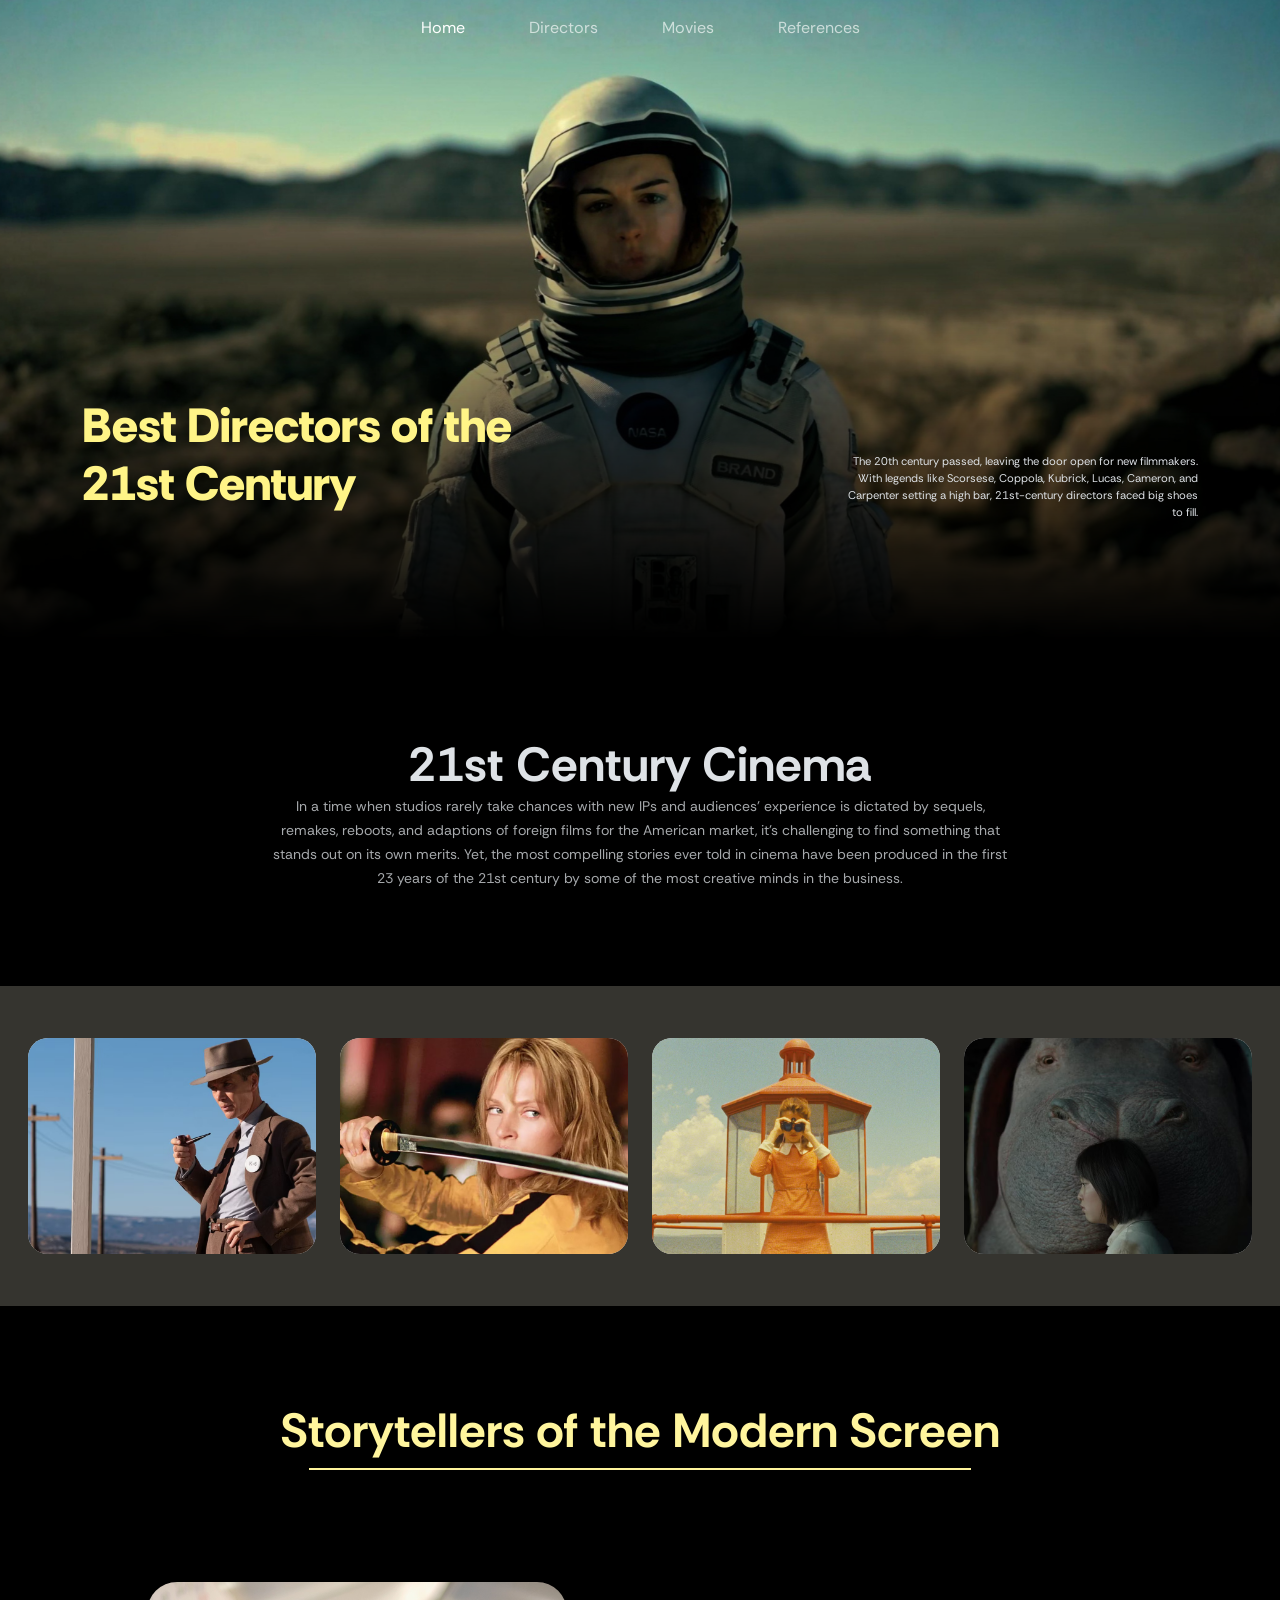
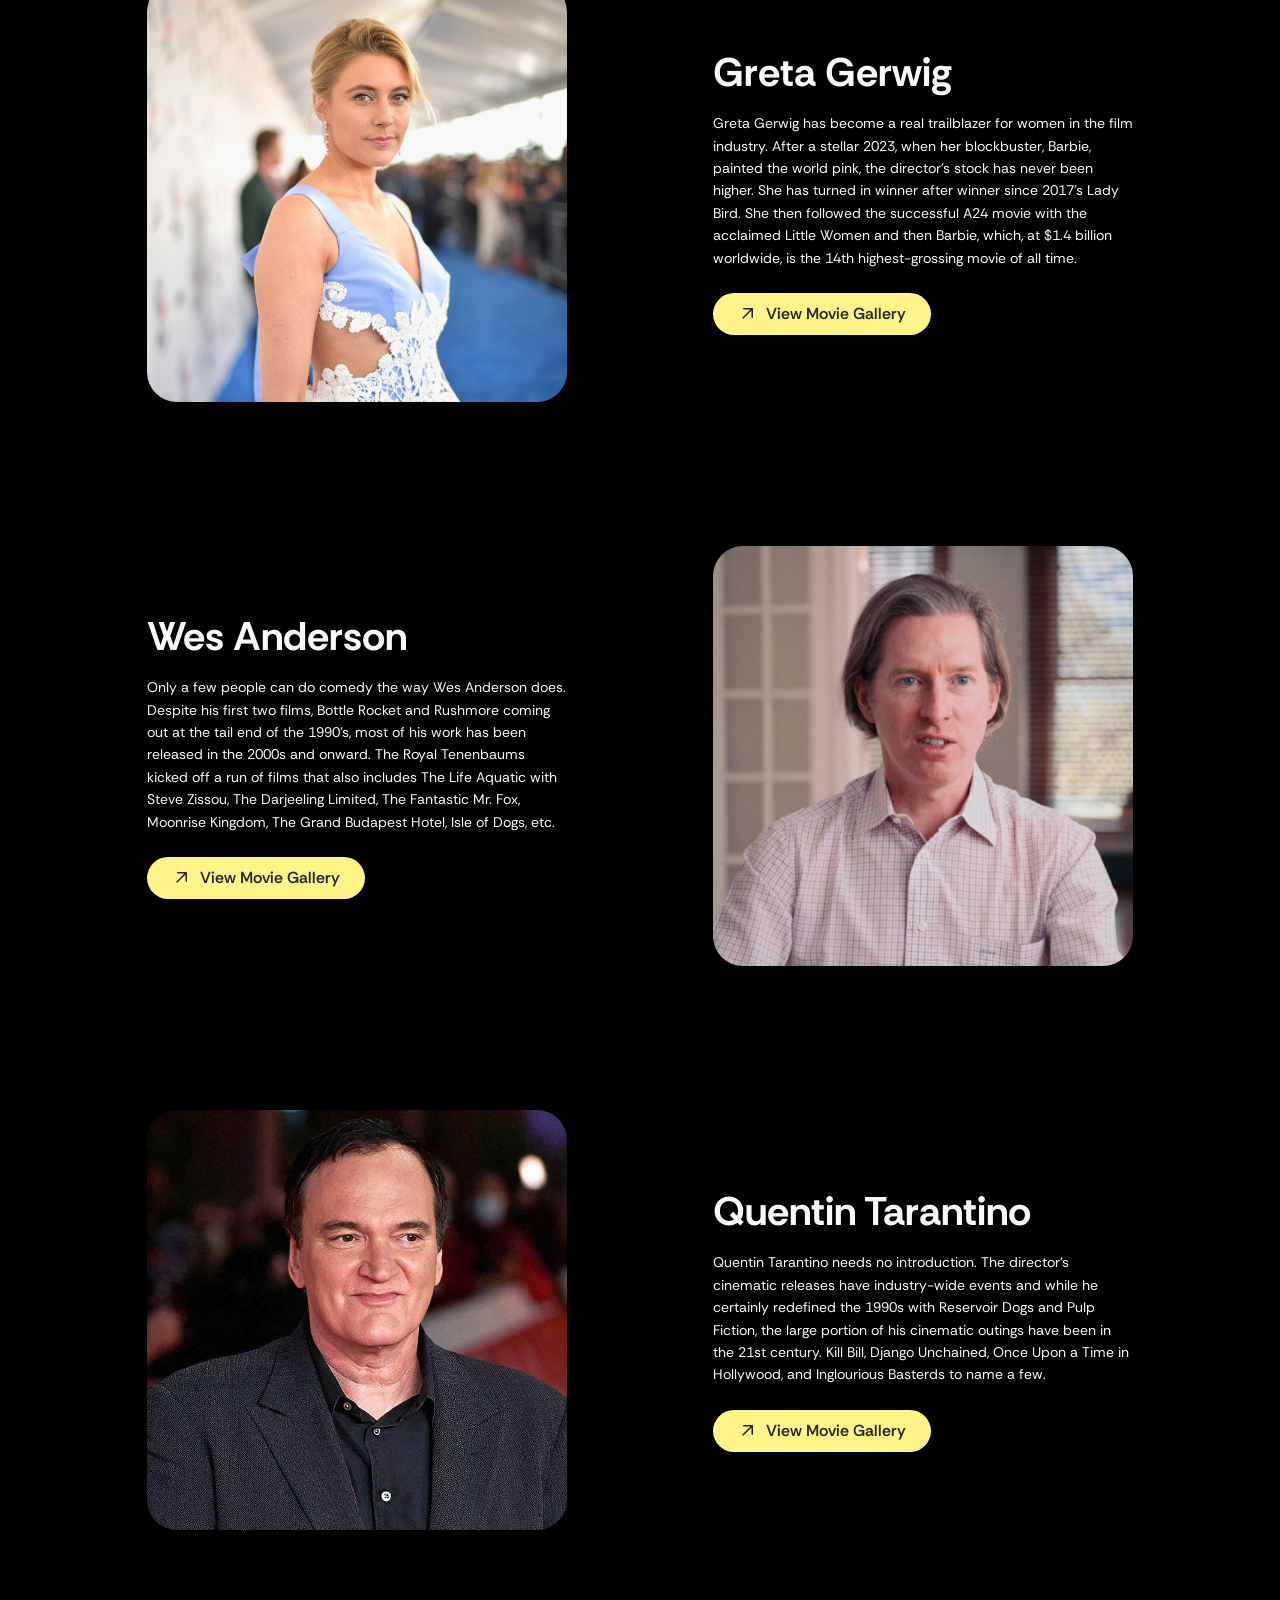
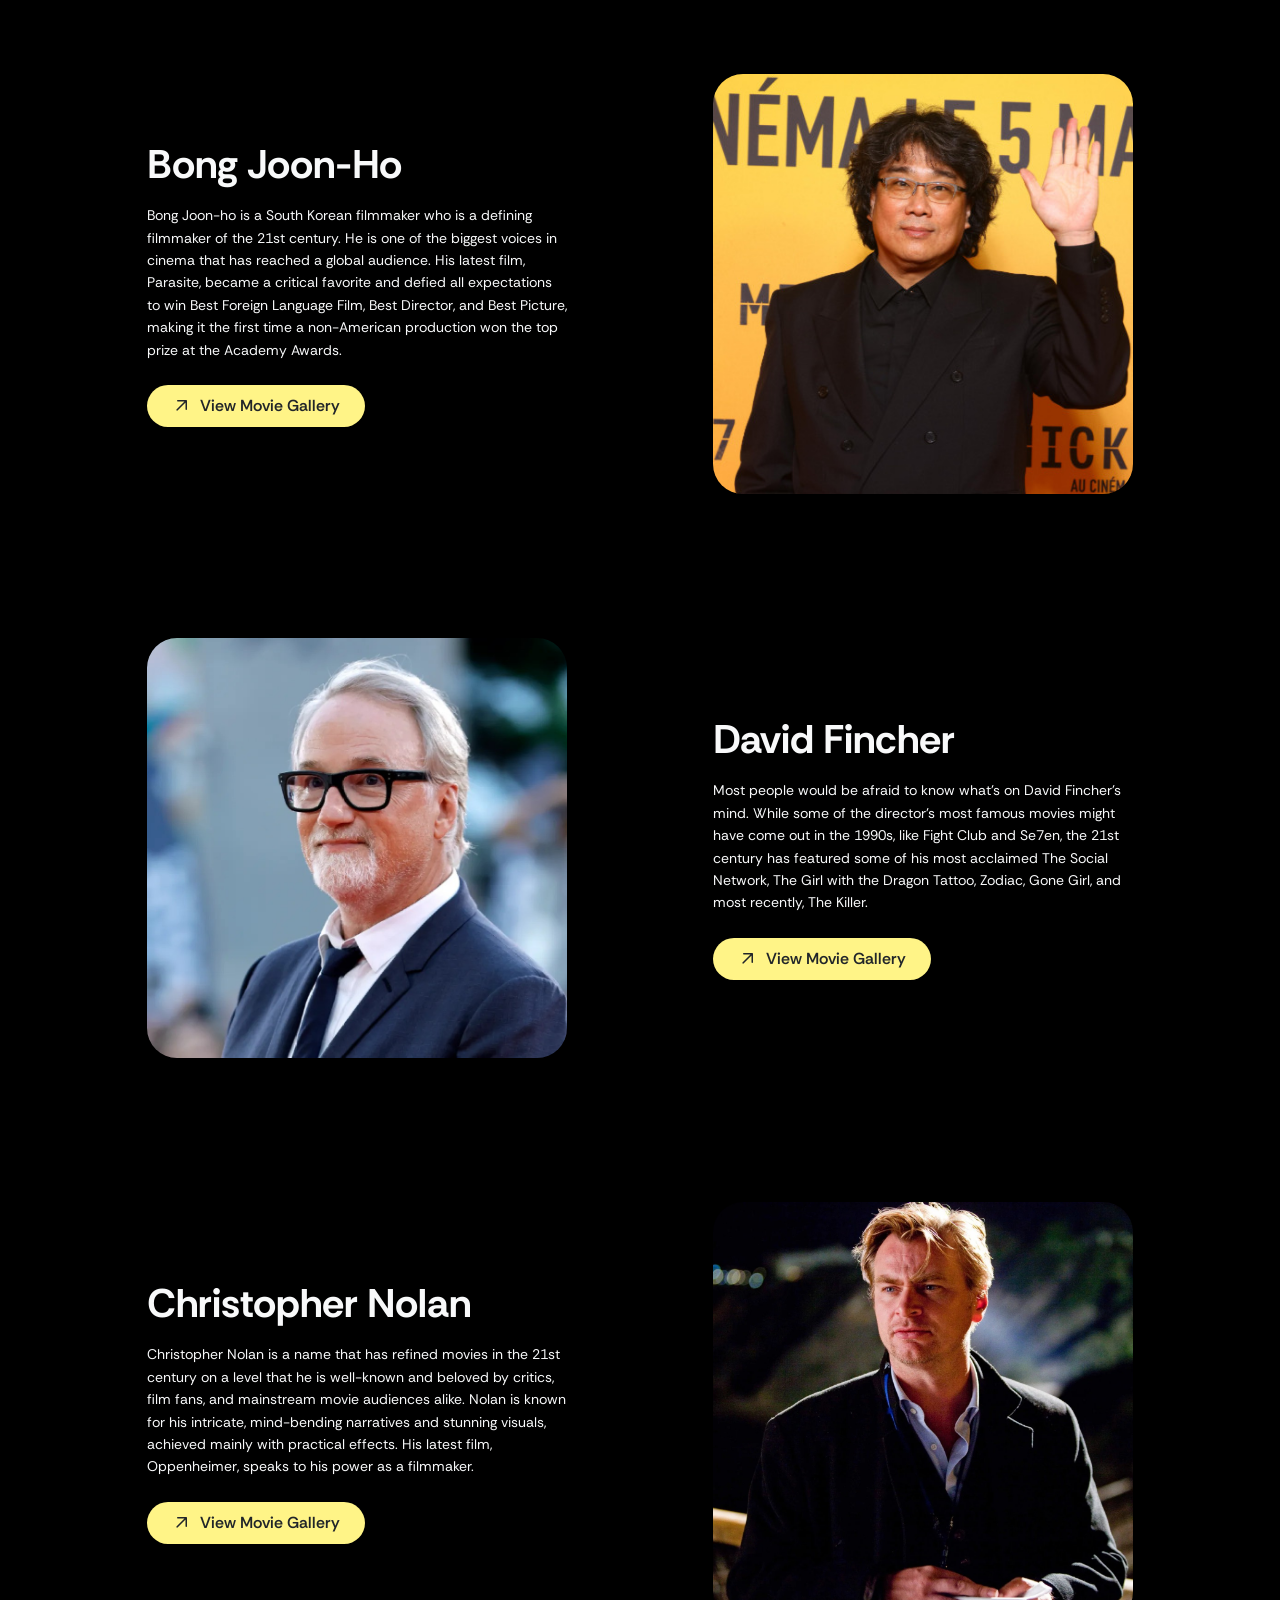
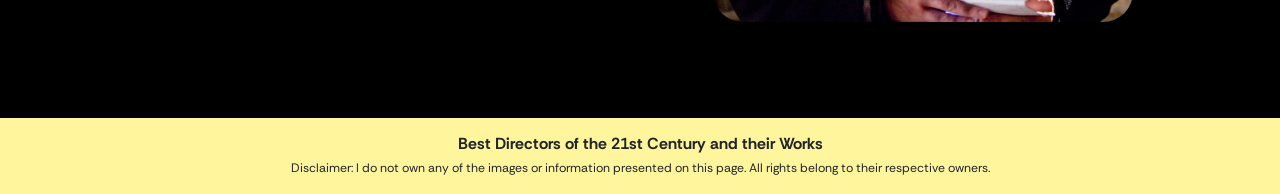
==== index.html @ 93f5abed "fix vertical allignment on xl screens" ====
<!doctype html>
<html lang="en">

<head>
    <meta charset="utf-8">
    <meta name="viewport" content="width=device-width, initial-scale=1">
    <title>Gallery</title>
    <link href="https://cdn.jsdelivr.net/npm/bootstrap@5.3.8/dist/css/bootstrap.min.css" rel="stylesheet"
        integrity="sha384-sRIl4kxILFvY47J16cr9ZwB07vP4J8+LH7qKQnuqkuIAvNWLzeN8tE5YBujZqJLB" crossorigin="anonymous">
    <link rel="preconnect" href="https://fonts.googleapis.com">
    <link rel="preconnect" href="https://fonts.gstatic.com" crossorigin>
    <link
        href="https://fonts.googleapis.com/css2?family=Rethink+Sans:wght@100;200;300;400;500;600;700;800;900&display=swap"
        rel="stylesheet">
    <link rel="stylesheet"
        href="https://fonts.googleapis.com/css2?family=Material+Symbols+Rounded:opsz,wght,FILL,GRAD@20..48,100..700,0..1,-50..200" />
    <style>
        body {
            font-family: 'Rethink Sans', sans-serif;
        }

        body[data-bs-theme="dark"] {
            background-color: #000000 !important;
        }
    </style>
</head>

<body data-bs-theme="dark">
    <div class="container-fluid p-0">
        <nav class="navbar navbar-expand-lg bg-blurred bg-opacity-75 fixed-top">
            <div class="container-fluid ">
                <button class="navbar-toggler" type="button" data-bs-toggle="collapse"
                    data-bs-target="#navbarNavAltMarkup" aria-controls="navbarNavAltMarkup" aria-expanded="false"
                    aria-label="Toggle navigation">
                    <span class="navbar-toggler-icon"></span>
                </button>
                <div class="collapse navbar-collapse" id="navbarNavAltMarkup">
                    <div class="navbar-nav justify-content-center gap-5 w-100">
                        <a class="nav-link active" aria-current="page" href="#">Home</a>
                        <a class="nav-link" href="#">Directors</a>
                        <a class="nav-link" href="#">Movies</a>
                        <a class="nav-link" href="#">References</a>
                    </div>
                </div>
            </div>
        </nav>
    </div>
    <div class="container-fluid p-0 position-relative">
        <div class="row m-0">
            <div class="col p-0">
                <img class="img-fluid w-100 d-none d-md-block" src="assets/images/hero4.png" alt="Hero"
                    style="height:auto; object-fit:cover; mask-image: linear-gradient(180deg, black 30%, transparent 100%);">
                <img class="img-fluid w-100 d-block d-md-none"
                    style="height:auto; object-fit:cover; mask-image: linear-gradient(180deg, black 30%, transparent 100%); "
                    src="assets/images/herosmall.png" alt="Hathaway">
                <div class="position-absolute bottom-0 start-50 translate-middle-x w-100 pb-4">
                    <div class="container">
                        <div class="row align-items-end text-md-start text-center
                                flex-column flex-md-row mb-lg-5 pb-xl-5">
                            <div class="col-md-8 col-12 ">
                                <h1 class="display-5 display-lg-2" style="font-weight: 800; color: #FFF487;">
                                    Best Directors of the <br>21st Century
                                </h1>
                            </div>
                            <div class="col-md-4 col-12 d-flex justify-content-md-start justify-content-center">
                                <small style="font-size:0.7rem;" class="text-md-end d-block text-center text-md-end">
                                    The 20th century passed, leaving the door open for new filmmakers. With legends like
                                    Scorsese, Coppola, Kubrick, Lucas, Cameron, and Carpenter setting a high bar,
                                    21st-century directors faced big shoes to fill.
                                </small>
                            </div>
                        </div>
                    </div>
                </div>
            </div>
        </div>
    </div>
    <div class="container text-center my-5 py-5">
        <div class="row">
            <div class="col-12 col-md-8 justify-content-center mx-auto">
                <div class="container display-5 fw-bold">
                    21st Century Cinema
                </div>
                <div>
                    <small class="text-muted">In a time when studios rarely take chances with new IPs and audiences'
                        experience is dictated by sequels, remakes, reboots, and adaptions of foreign films for the
                        American market, it's challenging to find something that stands out on its own merits. Yet, the
                        most compelling stories ever told in cinema have been produced in the first 23 years of the 21st
                        century by some of the most creative minds in the business.
                </div>
            </div>
        </div>
    </div>
    <div class="container-fluid py-5 my-5" style="background:#35342f;">
        <div class="row gy-4 justify-content-center mx-1 px-2 px-md-3 py-1 mx-xl-0 px-xl-1" id="filmRow">
        </div>
    </div>
    <div class="container text-center mt-5 pt-5">
        <div class="row">
            <div class="col-12 col-md-8 mx-auto">
                <h1 class="fw-bold display-5" style="color:#fff59d;">
                    Storytellers of the Modern Screen
                </h1>
                <hr class="mx-auto mt-2" style="width:90%; border:1.5px solid #fff59d; opacity:1;">
            </div>
        </div>
    </div>

    <div id="directors"></div>

    <!-- footer -->
    <div class="container-fluid mt-auto py-3 text-dark" style="background-color: #fff59d;">
        <div class="container">
            <div class="row">
                <div class="col text-center">
                    <h6 class="fw-bold mb-1">Best Directors of the 21st Century and their Works</h6>
                    <small>
                        Disclaimer: I do not own any of the images or information presented on this page. All rights belong to their respective owners. 
            
                    </small>
                </div>
            </div>
        </div>
    </div>


    <script src="data.js"></script>
    <script>
        var filmRow = document.getElementById("filmRow");

        for (var i = 0; i < filmStrip.length; i++) {
            filmRow.innerHTML += `
            <div class="col-10 col-sm-10 col-md-4 col-lg-4 col-xl-3 ${i === 3 ? 'd-none d-xl-block' : ''}">
                <div class="ratio ratio-4x3" style="border-radius:20px; overflow:hidden; background:#d9d9d9;">
                <img src="${filmStrip[i].src}" alt="${filmStrip[i].alt}" style="width:100%; height:100%; object-fit:cover;">
                </div>
            </div>
            `;
        }

        var container = document.getElementById("directors");
        for (var i = 0; i < directors.length; i++) {
            var imgOrder = (i % 2 === 0) ? "order-md-1" : "order-md-2";
            var textOrder = (i % 2 === 0) ? "order-md-2" : "order-md-1";
            container.innerHTML += `
    <div class="container my-5 py-5">
        <div class="row align-items-center g-3">
            <div class="col-12 col-md-6 d-flex justify-content-center  ${imgOrder}">
                <div class="w-100 px-3 px-md-0" style="max-width:420px;">
                    <div class="ratio ratio-1x1" style="border-radius:30px; overflow:hidden;">
                        <img src="${directors[i].image}" class="w-100 h-100" style="object-fit:cover;">
                    </div>
                </div>
            </div>
            <div class="col-12 col-md-6 text-light d-flex justify-content-center align-items-center align-items-md-start ${textOrder}">
                <div class="w-100 px-3 px-md-0" style="max-width:420px;">
                    <h2 class="fw-bold display-6 mb-3">${directors[i].name}</h2>
                    <p class="mb-4" style="line-height:1.6;">${directors[i].description}</p>
                    <a href="${directors[i].page}" class="btn px-4 py-2 text-dark d-inline-flex align-items-center gap-2" style="background:#fff487; border-radius:50px; font-weight:600;">
                        <span class="material-symbols-rounded" style="font-size:20px;">arrow_outward</span>
                        View Movie Gallery
                    </a>
                </div>
            </div>

        </div>
    </div>
    `;
        }



    </script>

    <script src="https://cdn.jsdelivr.net/npm/bootstrap@5.3.8/dist/js/bootstrap.bundle.min.js"
        integrity="sha384-FKyoEForCGlyvwx9Hj09JcYn3nv7wiPVlz7YYwJrWVcXK/BmnVDxM+D2scQbITxI"
        crossorigin="anonymous"></script>


</body>

</html>
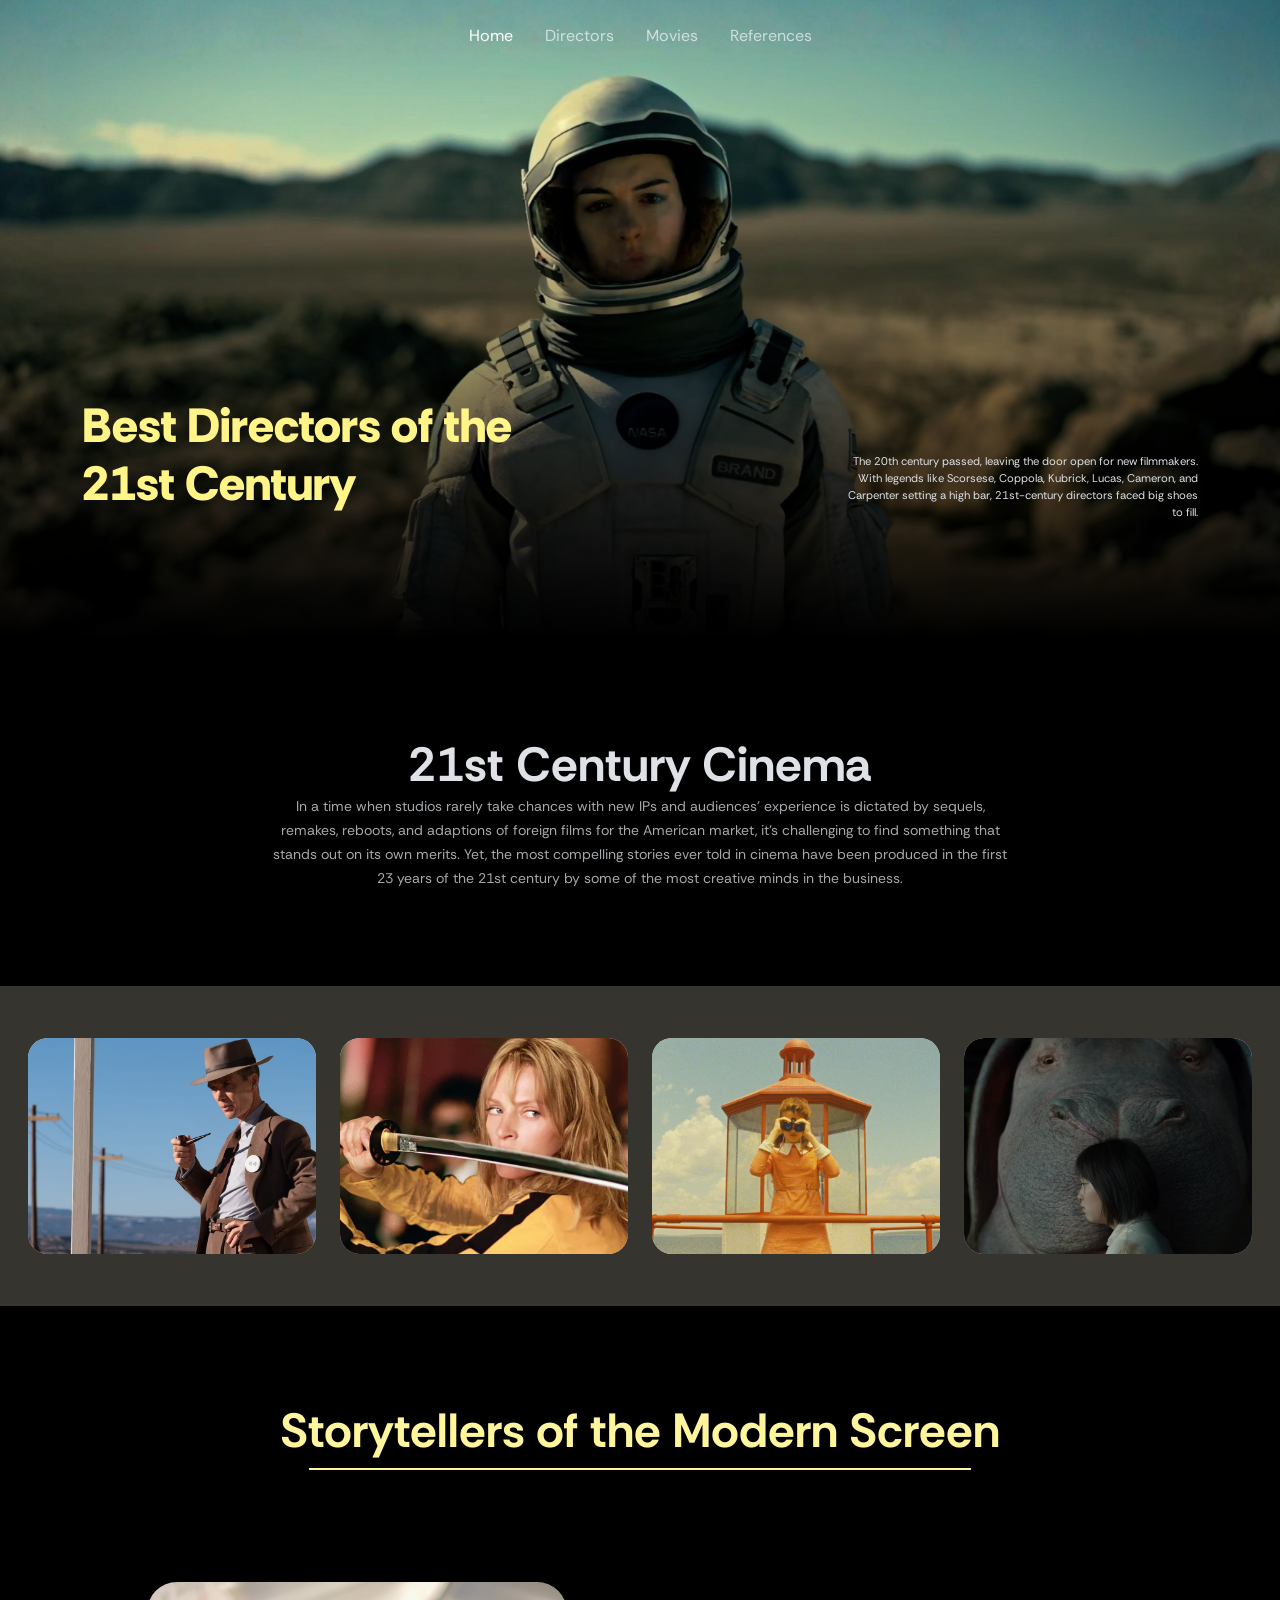
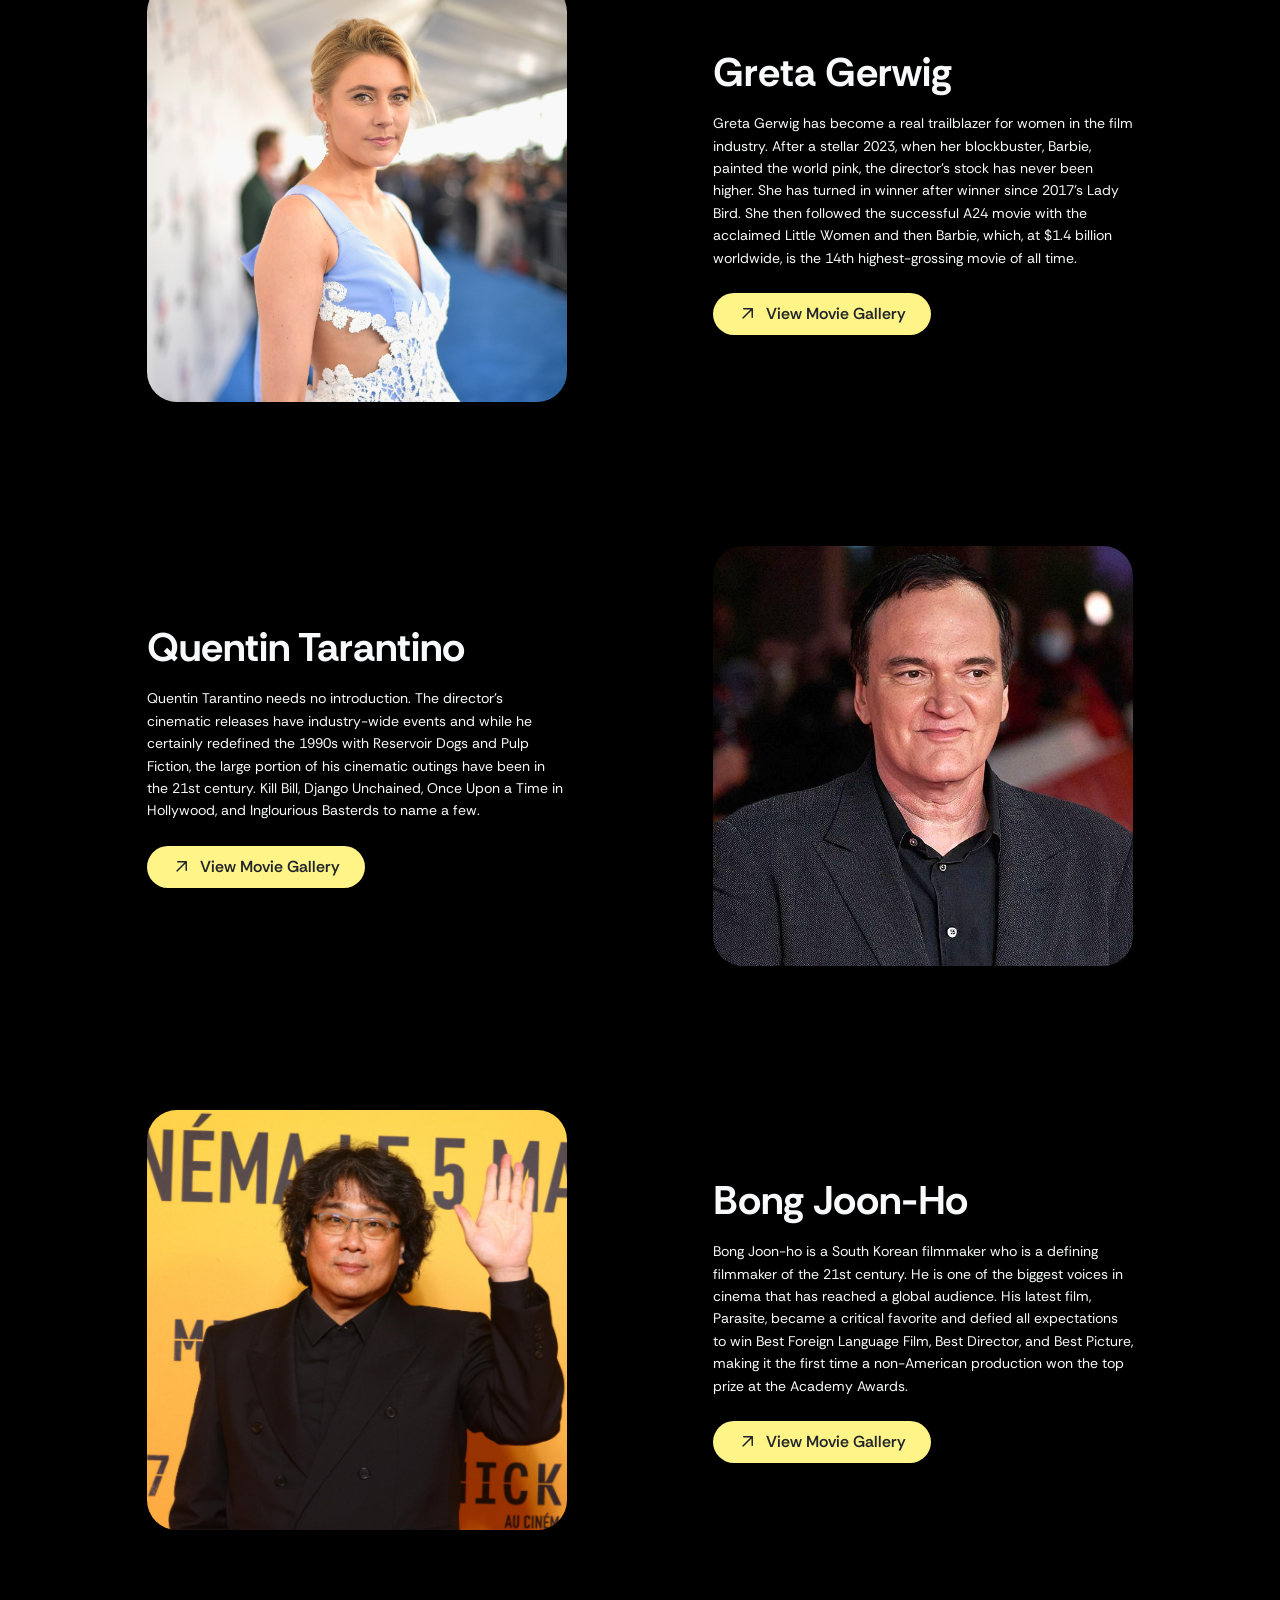
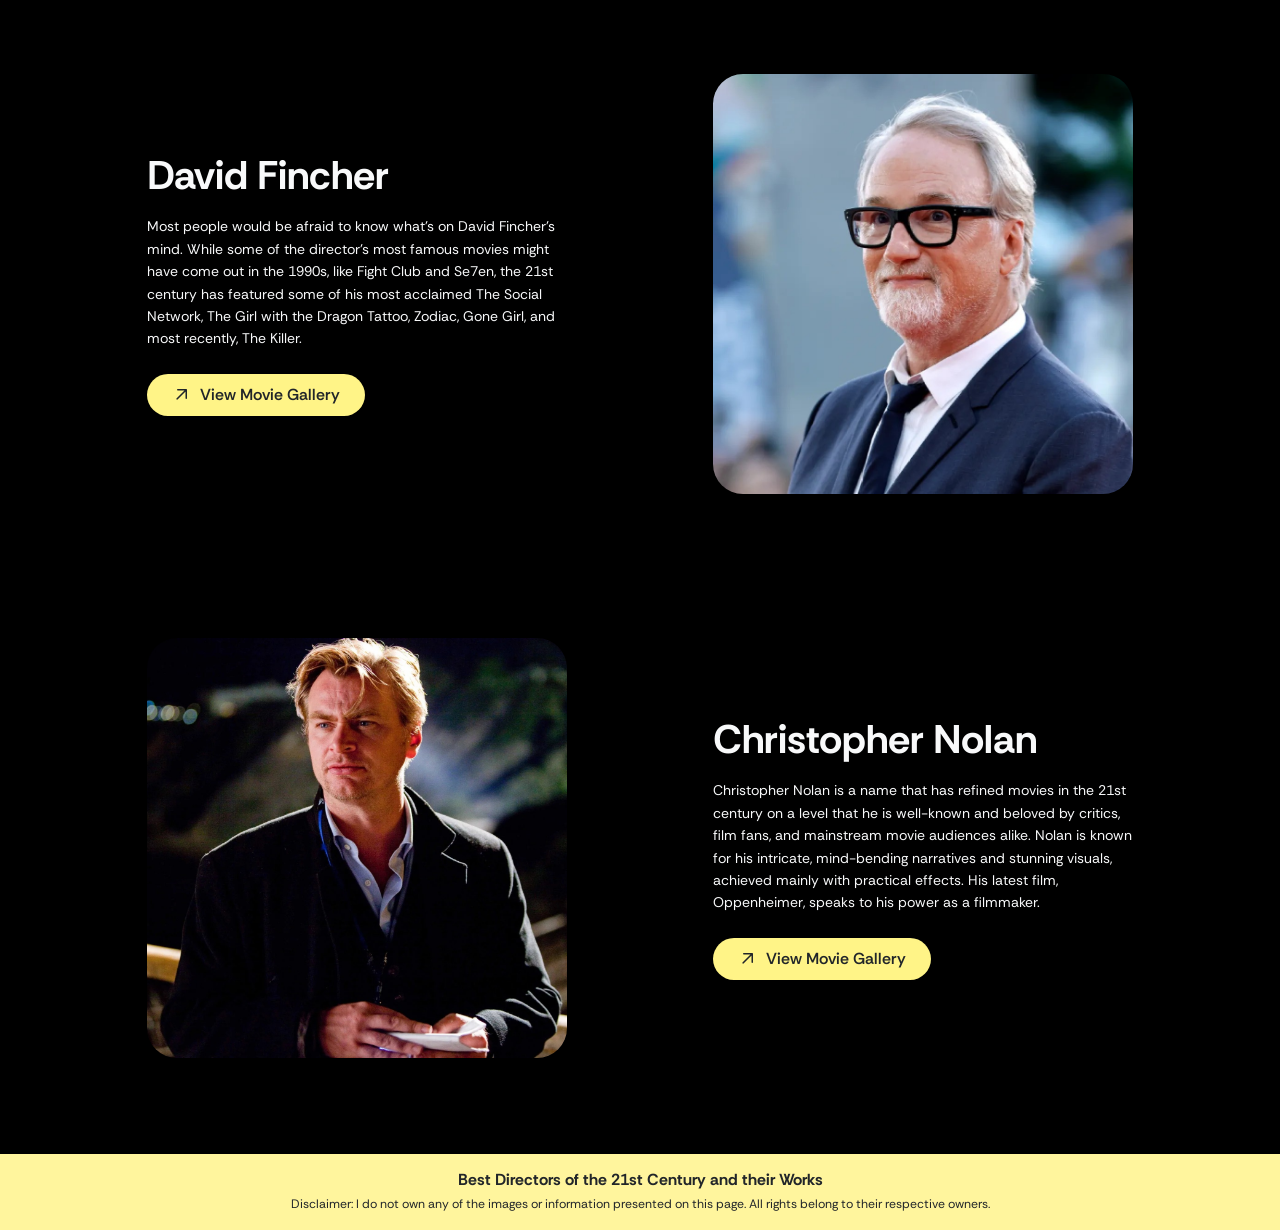
==== commit f5ade137: "create each directors' page" ====
--- a/index.html
+++ b/index.html
@@ -14,37 +14,31 @@
         rel="stylesheet">
     <link rel="stylesheet"
         href="https://fonts.googleapis.com/css2?family=Material+Symbols+Rounded:opsz,wght,FILL,GRAD@20..48,100..700,0..1,-50..200" />
-    <style>
-        body {
-            font-family: 'Rethink Sans', sans-serif;
-        }
+    <link rel="stylesheet" href="assets/styles/style.css">
 
-        body[data-bs-theme="dark"] {
-            background-color: #000000 !important;
-        }
-    </style>
 </head>
 
 <body data-bs-theme="dark">
     <div class="container-fluid p-0">
-        <nav class="navbar navbar-expand-lg bg-blurred bg-opacity-75 fixed-top">
-            <div class="container-fluid ">
-                <button class="navbar-toggler" type="button" data-bs-toggle="collapse"
+        <nav class="navbar navbar-expand-lg bg-blurred bg-opacity-75 fixed-top py-3 ">
+            <div class="container-fluid">
+                <button class="navbar-toggler ms-auto py-1" type="button" data-bs-toggle="collapse"
                     data-bs-target="#navbarNavAltMarkup" aria-controls="navbarNavAltMarkup" aria-expanded="false"
                     aria-label="Toggle navigation">
                     <span class="navbar-toggler-icon"></span>
                 </button>
-                <div class="collapse navbar-collapse" id="navbarNavAltMarkup">
-                    <div class="navbar-nav justify-content-center gap-5 w-100">
+                <div class="collapse navbar-collapse ms-auto" id="navbarNavAltMarkup">
+                    <div class="navbar-nav ms-auto text-end justify-content-center gap-3 w-100">
                         <a class="nav-link active" aria-current="page" href="#">Home</a>
-                        <a class="nav-link" href="#">Directors</a>
-                        <a class="nav-link" href="#">Movies</a>
-                        <a class="nav-link" href="#">References</a>
+                        <a class="nav-link " href="#">Directors</a>
+                        <a class="nav-link " href="#">Movies</a>
+                        <a class="nav-link " href="#">References</a>
                     </div>
                 </div>
             </div>
         </nav>
     </div>
+
     <div class="container-fluid p-0 position-relative">
         <div class="row m-0">
             <div class="col p-0">
@@ -115,8 +109,9 @@
                 <div class="col text-center">
                     <h6 class="fw-bold mb-1">Best Directors of the 21st Century and their Works</h6>
                     <small>
-                        Disclaimer: I do not own any of the images or information presented on this page. All rights belong to their respective owners. 
-            
+                        Disclaimer: I do not own any of the images or information presented on this page. All rights
+                        belong to their respective owners.
+
                     </small>
                 </div>
             </div>
@@ -167,9 +162,6 @@
     </div>
     `;
         }
-
-
-
     </script>
 
     <script src="https://cdn.jsdelivr.net/npm/bootstrap@5.3.8/dist/js/bootstrap.bundle.min.js"
--- a/assets/styles/style.css
+++ b/assets/styles/style.css
@@ -0,0 +1,10 @@
+
+    body {
+        font-family: 'Rethink Sans', sans-serif;
+    }
+
+    body[data-bs-theme="dark"] {
+        background-color: #000000 !important;
+    }
+
+    
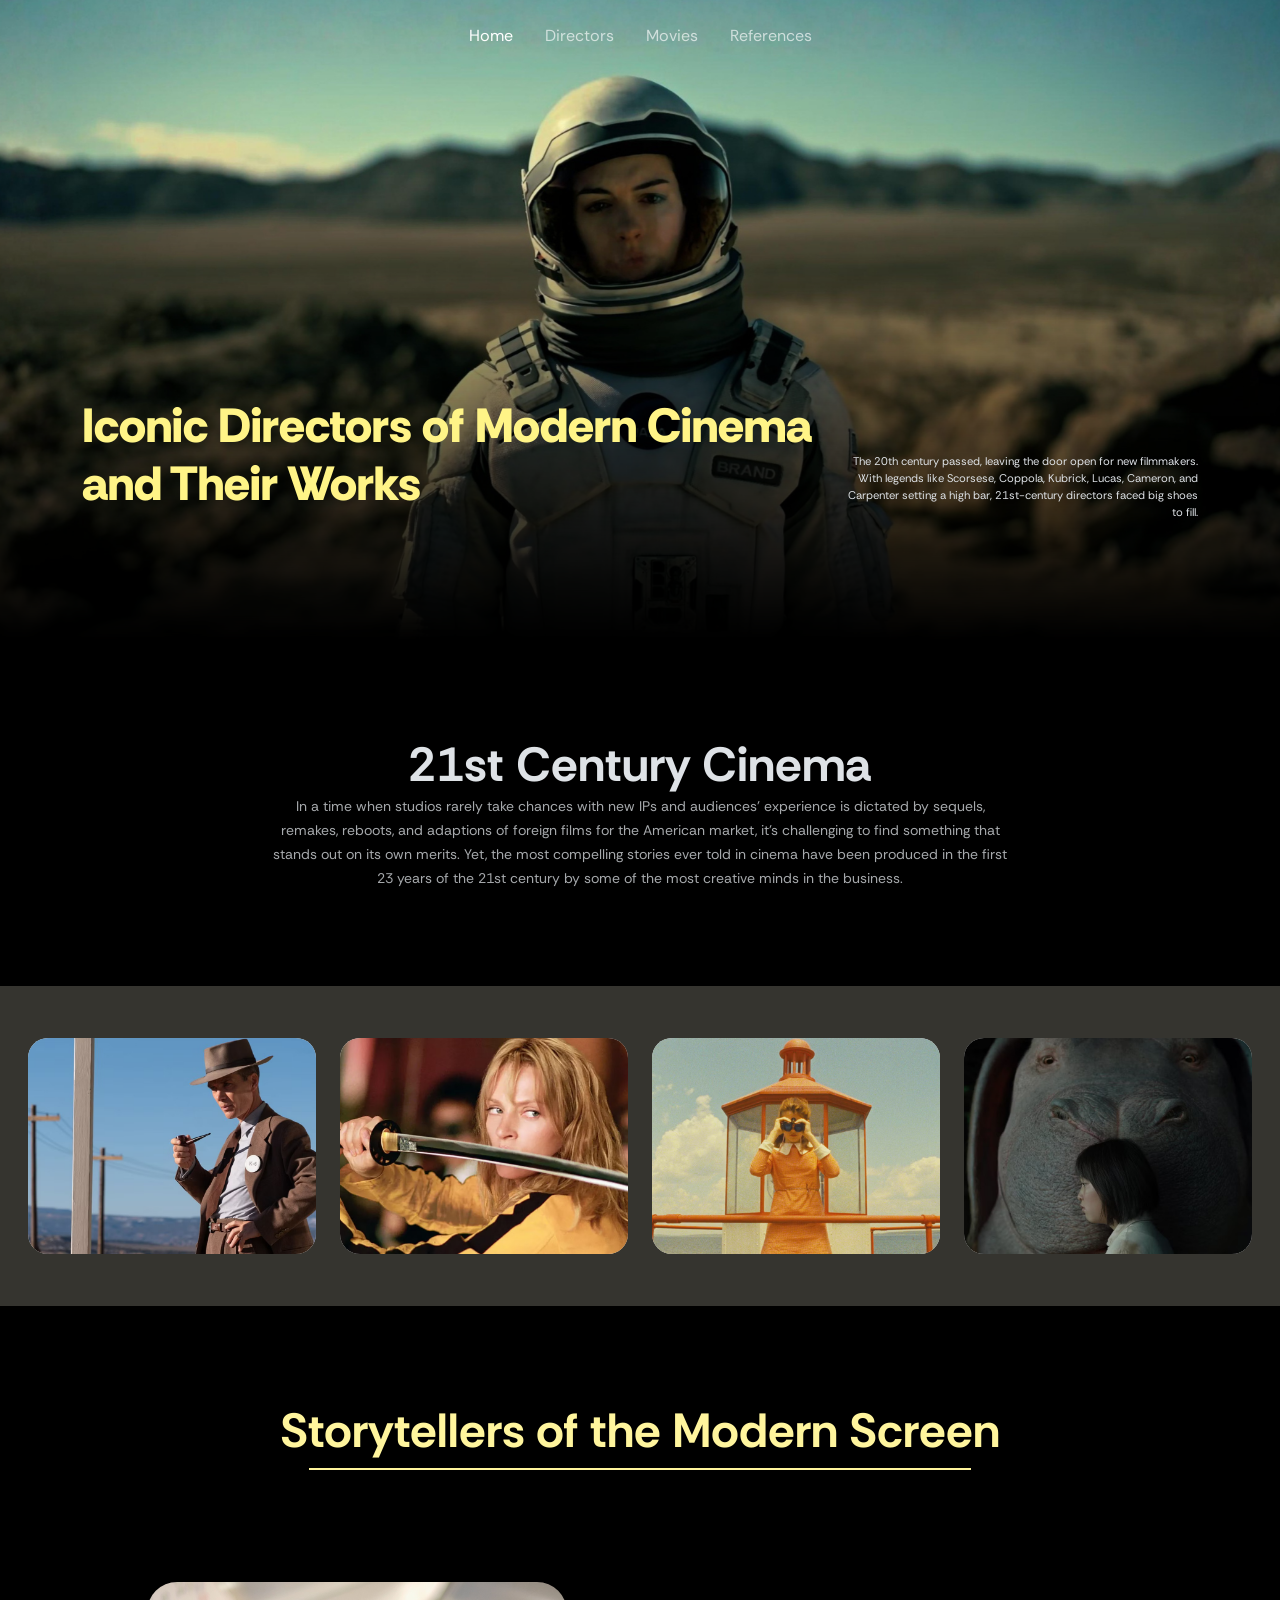
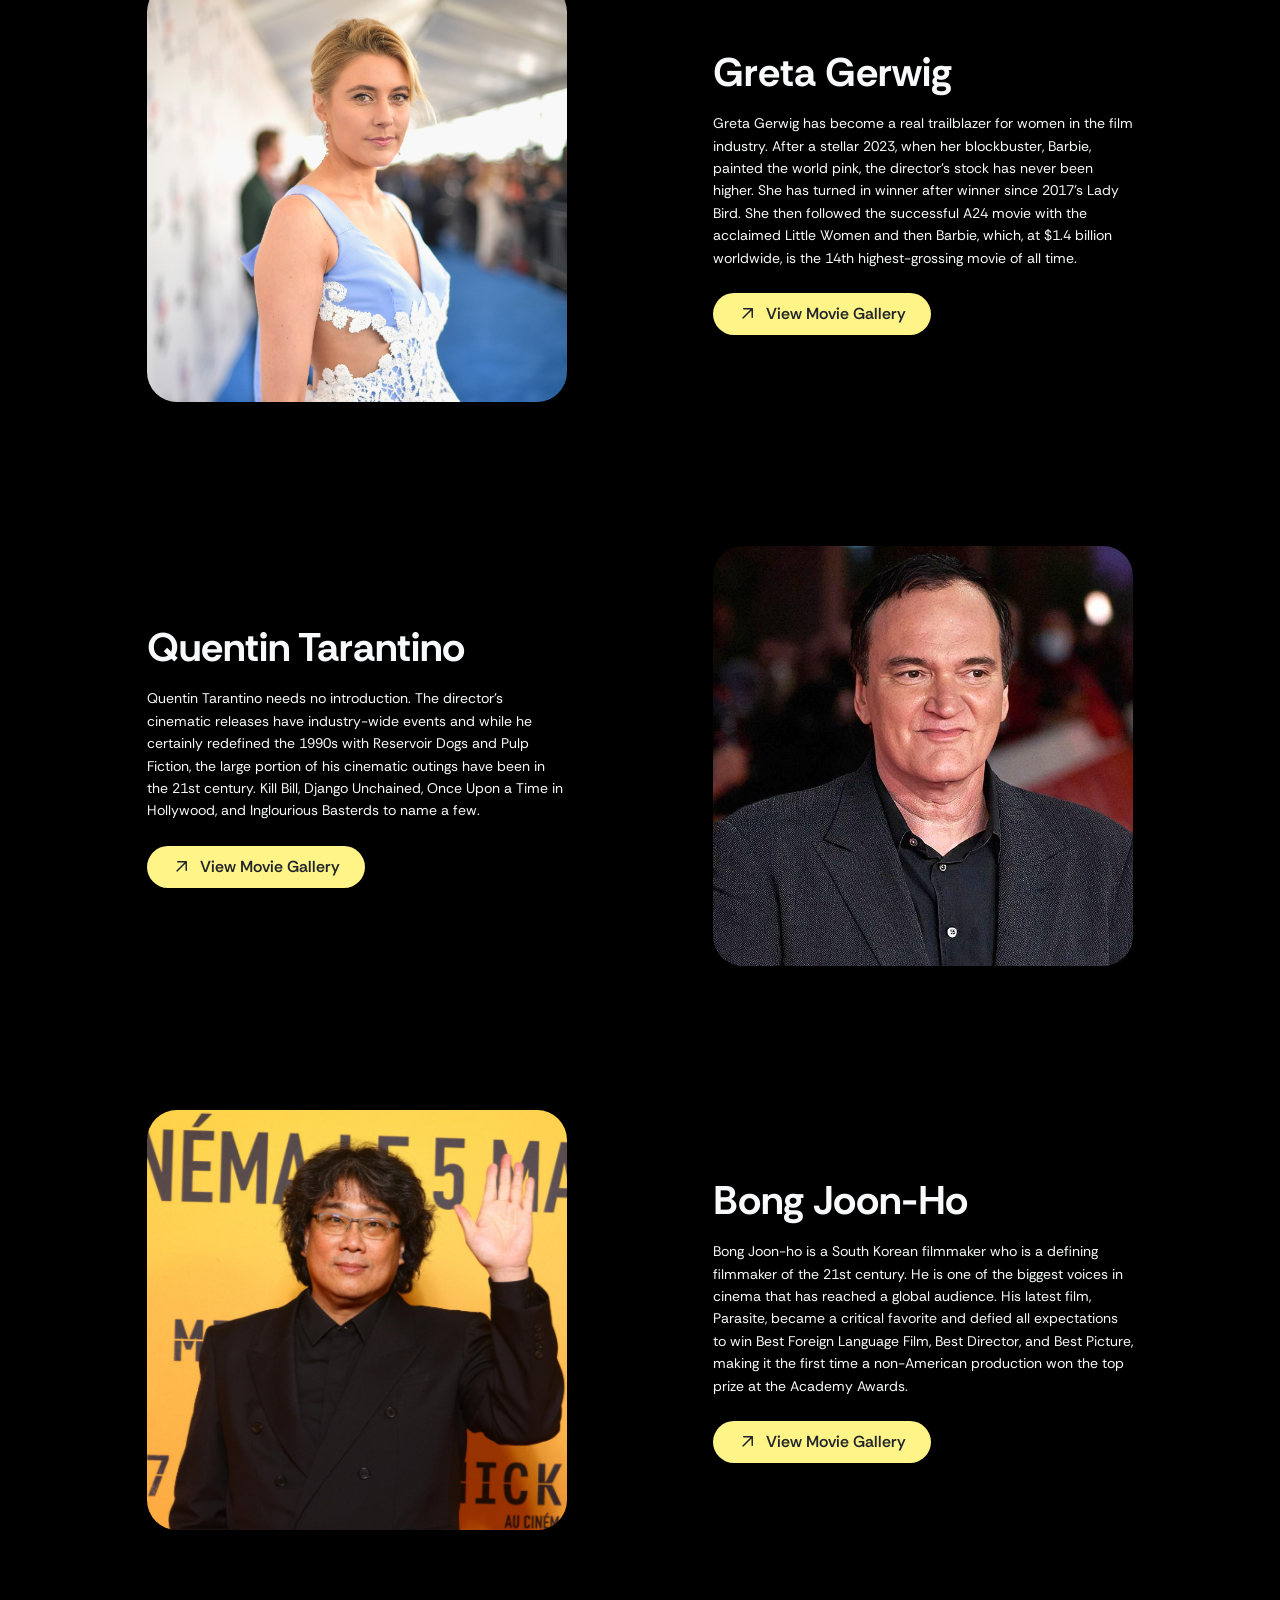
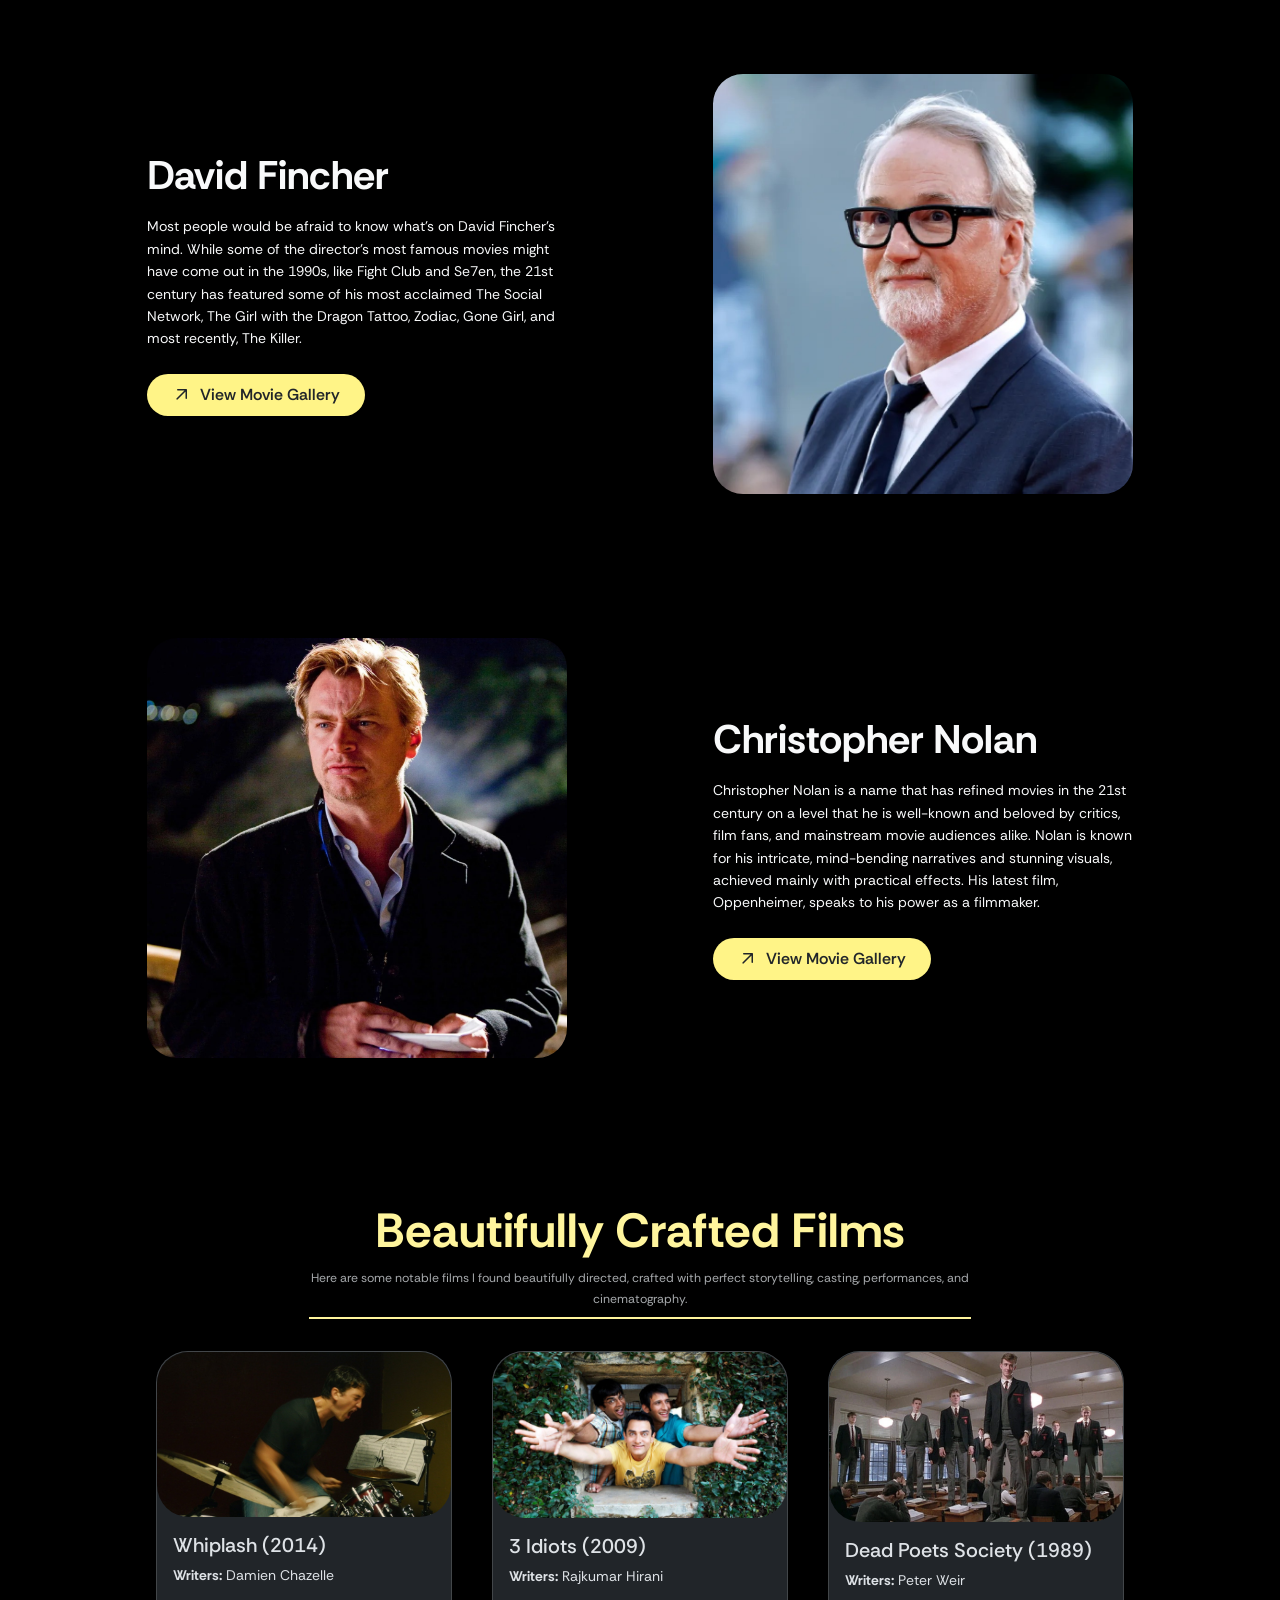
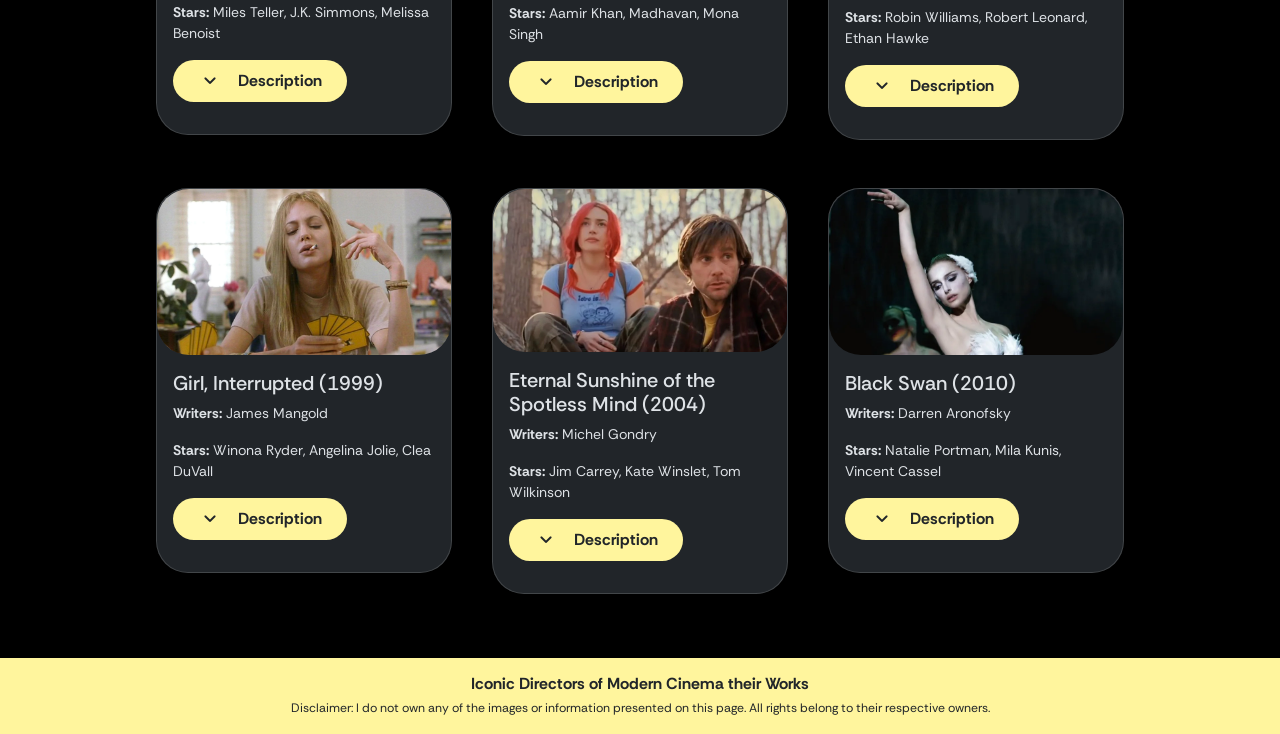
==== commit 54fb116b: "added movies section" ====
--- a/index.html
+++ b/index.html
@@ -30,8 +30,8 @@
                 <div class="collapse navbar-collapse ms-auto" id="navbarNavAltMarkup">
                     <div class="navbar-nav ms-auto text-end justify-content-center gap-3 w-100">
                         <a class="nav-link active" aria-current="page" href="#">Home</a>
-                        <a class="nav-link " href="#">Directors</a>
-                        <a class="nav-link " href="#">Movies</a>
+                        <a class="nav-link " href="#directorsheader">Directors</a>
+                        <a class="nav-link " href="#moviesheader">Movies</a>
                         <a class="nav-link " href="#">References</a>
                     </div>
                 </div>
@@ -53,7 +53,7 @@
                                 flex-column flex-md-row mb-lg-5 pb-xl-5">
                             <div class="col-md-8 col-12 ">
                                 <h1 class="display-5 display-lg-2" style="font-weight: 800; color: #FFF487;">
-                                    Best Directors of the <br>21st Century
+                                    Iconic Directors of Modern Cinema and Their Works
                                 </h1>
                             </div>
                             <div class="col-md-4 col-12 d-flex justify-content-md-start justify-content-center">
@@ -89,7 +89,8 @@
         <div class="row gy-4 justify-content-center mx-1 px-2 px-md-3 py-1 mx-xl-0 px-xl-1" id="filmRow">
         </div>
     </div>
-    <div class="container text-center mt-5 pt-5">
+
+    <div class="container text-center mt-5 pt-5" id="directorsheader">
         <div class="row">
             <div class="col-12 col-md-8 mx-auto">
                 <h1 class="fw-bold display-5" style="color:#fff59d;">
@@ -102,12 +103,29 @@
 
     <div id="directors"></div>
 
+    <div class="container text-center mt-5 pt-5" id="moviesheader">
+        <div class="row">
+            <div class="col-12 col-md-8 mx-auto">
+                <h1 class="fw-bold display-5" style="color:#fff59d;">
+                    Beautifully Crafted Films
+                </h1>
+                <small>
+                    Here are some notable films I found beautifully directed, crafted with perfect storytelling, casting, performances, and cinematography.</small>
+                <hr class="mx-auto mt-2" style="width:90%; border:1.5px solid #fff59d; opacity:1;">
+            </div>
+        </div>
+    </div>
+
+    <div class="container-fluid mb-5">
+        <div class="row justify-content-center gap-3" id="movies"></div>
+    </div>
+
     <!-- footer -->
     <div class="container-fluid mt-auto py-3 text-dark" style="background-color: #fff59d;">
         <div class="container">
             <div class="row">
                 <div class="col text-center">
-                    <h6 class="fw-bold mb-1">Best Directors of the 21st Century and their Works</h6>
+                    <h6 class="fw-bold mb-1">Iconic Directors of Modern Cinema their Works</h6>
                     <small>
                         Disclaimer: I do not own any of the images or information presented on this page. All rights
                         belong to their respective owners.
@@ -163,6 +181,53 @@
     `;
         }
     </script>
+    <script>
+        var movies = document.getElementById("movies");
+
+        for (var i = 0; i < specialMentions.length; i++) {
+            let collapseId = `desc${i}`;
+            let iconId = `icon${i}`;
+
+            movies.innerHTML += `
+    <div class="col-10 col-md-4 col-xl-3">
+        <div class="card shadow my-3 rounded-5">
+            <img src="${specialMentions[i].image}" class="card-img-top rounded-5">
+            <div class="card-body">
+                <h5 class="card-title">${specialMentions[i].name}</h5>
+                <p class="card-text"><strong>Writers:</strong> ${specialMentions[i].writer}</p>
+                <p class="card-text"><strong>Stars:</strong> ${specialMentions[i].stars}</p>
+
+                <button class="btn px-4 py-2 text-dark d-inline-flex align-items-center gap-2 rounded-5 mb-3"
+                    style="background-color: #FFF59D; color: #000; width: auto;"
+                    type="button" data-bs-toggle="collapse" data-bs-target="#${collapseId}"
+                    aria-expanded="false" aria-controls="${collapseId}">
+                    <span class="material-symbols-rounded me-2" id="${iconId}">expand_more</span>
+                    <span class="fw-bold">Description</span>
+                </button>
+
+                <p class="card-text collapse" id="${collapseId}">
+                    ${specialMentions[i].description}
+                </p>
+            </div>
+        </div>
+    </div>
+    `;
+        }
+
+        document.addEventListener("click", function (e) {
+            if (e.target.closest("[data-bs-toggle='collapse']")) {
+                let btn = e.target.closest("[data-bs-toggle='collapse']");
+                let icon = btn.querySelector(".material-symbols-rounded");
+                let target = document.querySelector(btn.getAttribute("data-bs-target"));
+                setTimeout(() => {
+                    icon.textContent = target.classList.contains("show") ? "expand_less" : "expand_more";
+                }, 100);
+            }
+        });
+
+
+
+    </script>
 
     <script src="https://cdn.jsdelivr.net/npm/bootstrap@5.3.8/dist/js/bootstrap.bundle.min.js"
         integrity="sha384-FKyoEForCGlyvwx9Hj09JcYn3nv7wiPVlz7YYwJrWVcXK/BmnVDxM+D2scQbITxI"
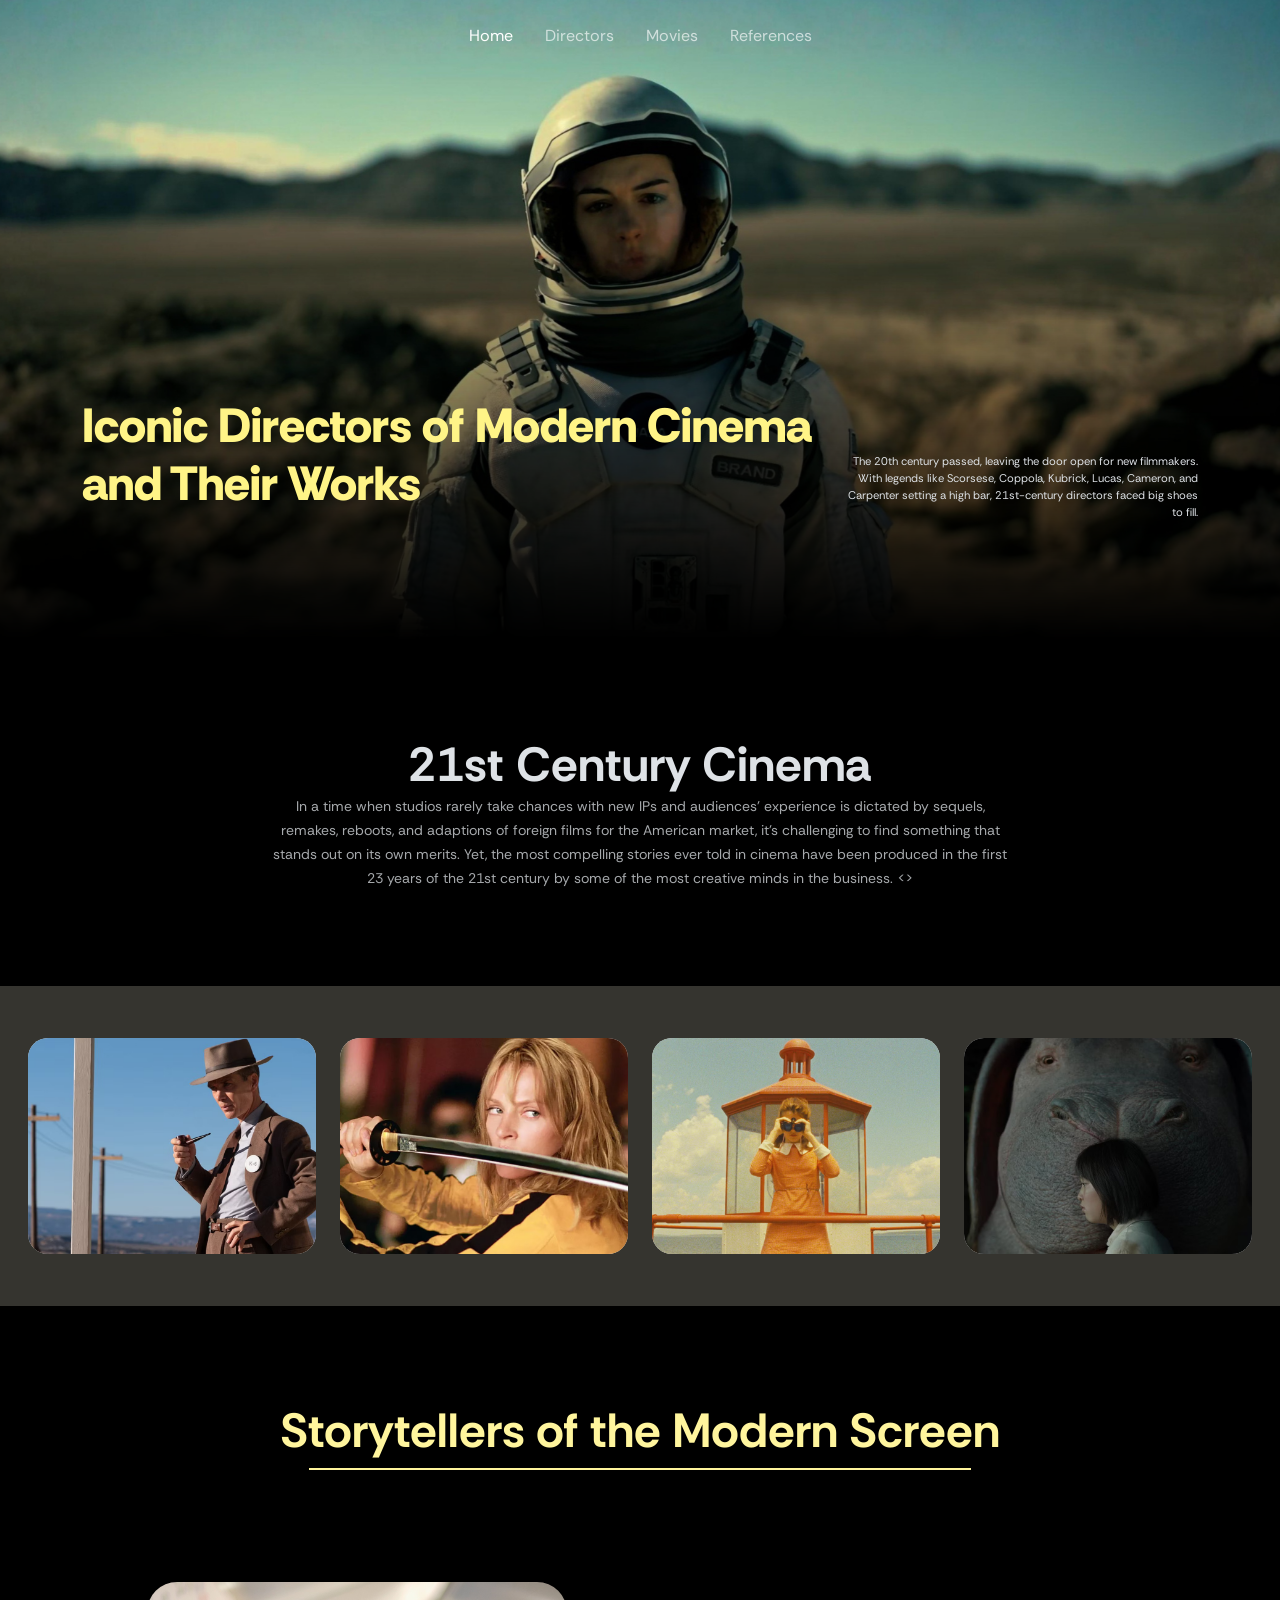
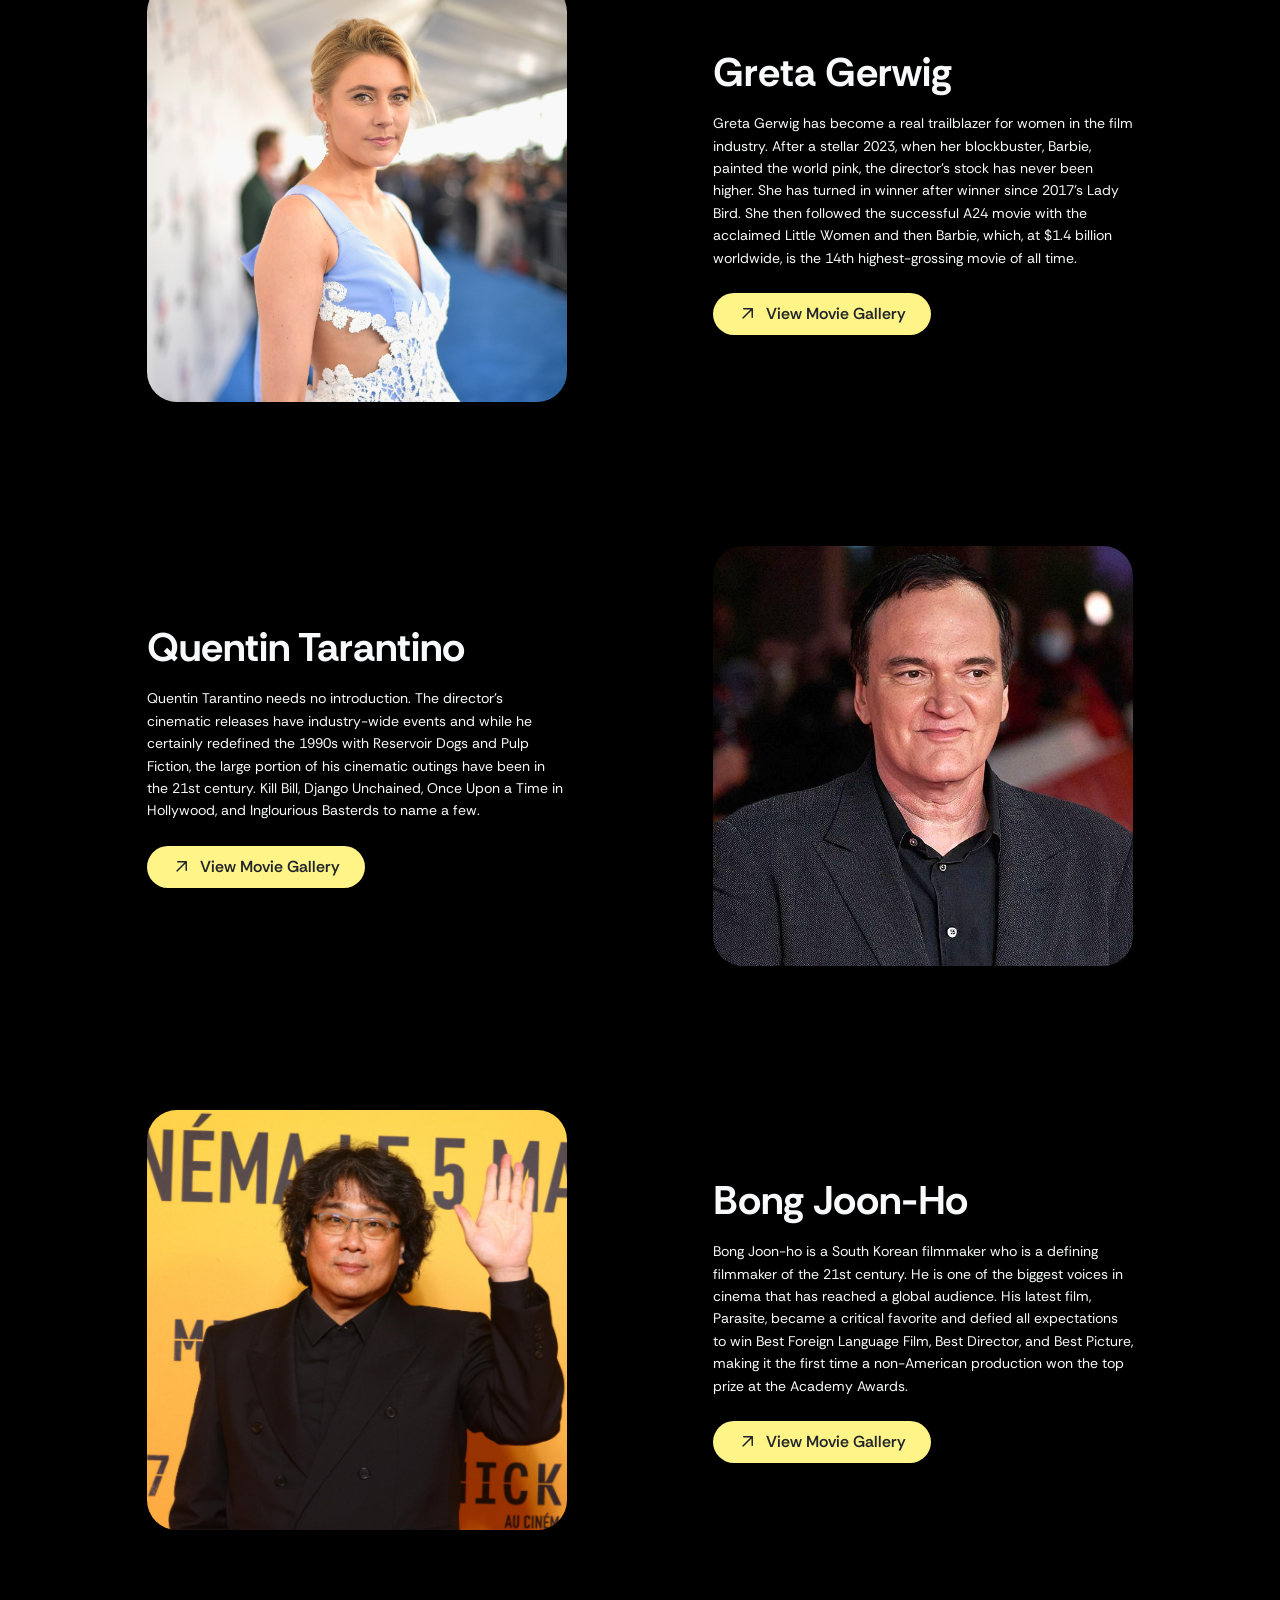
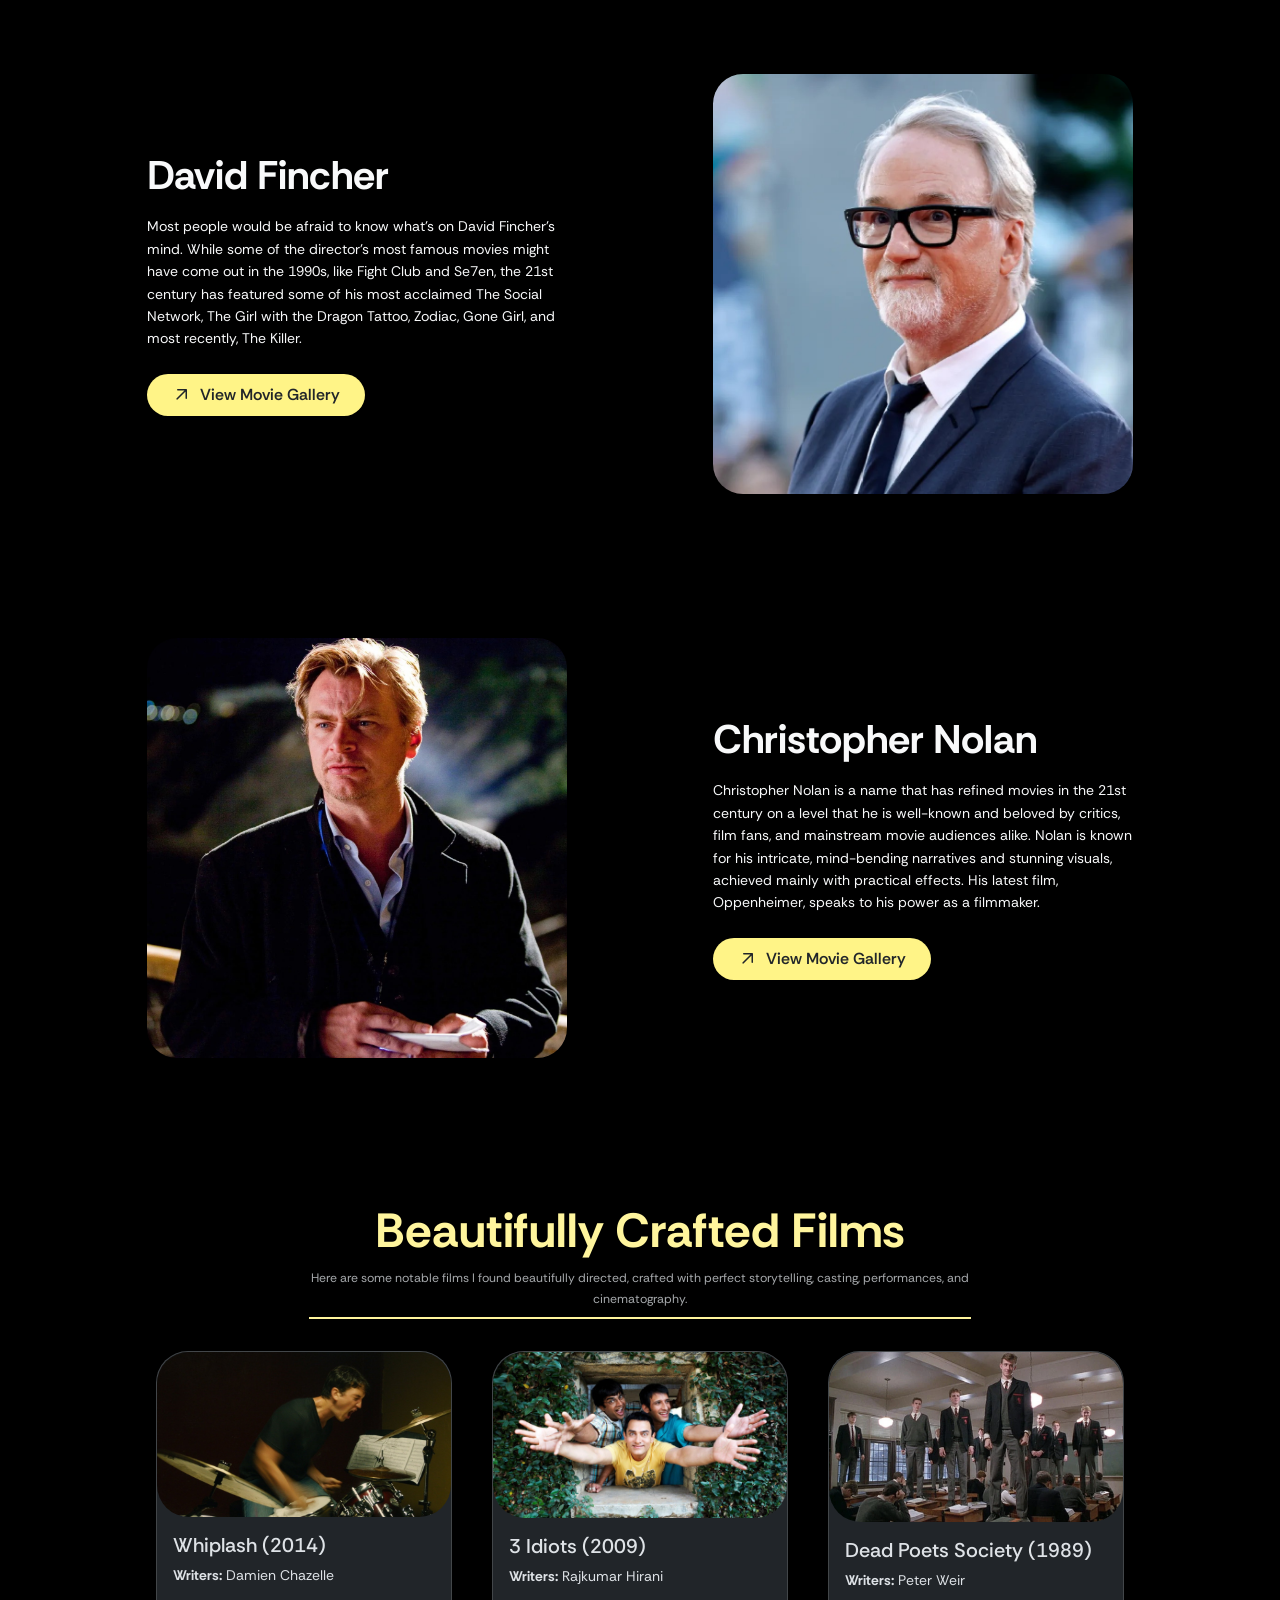
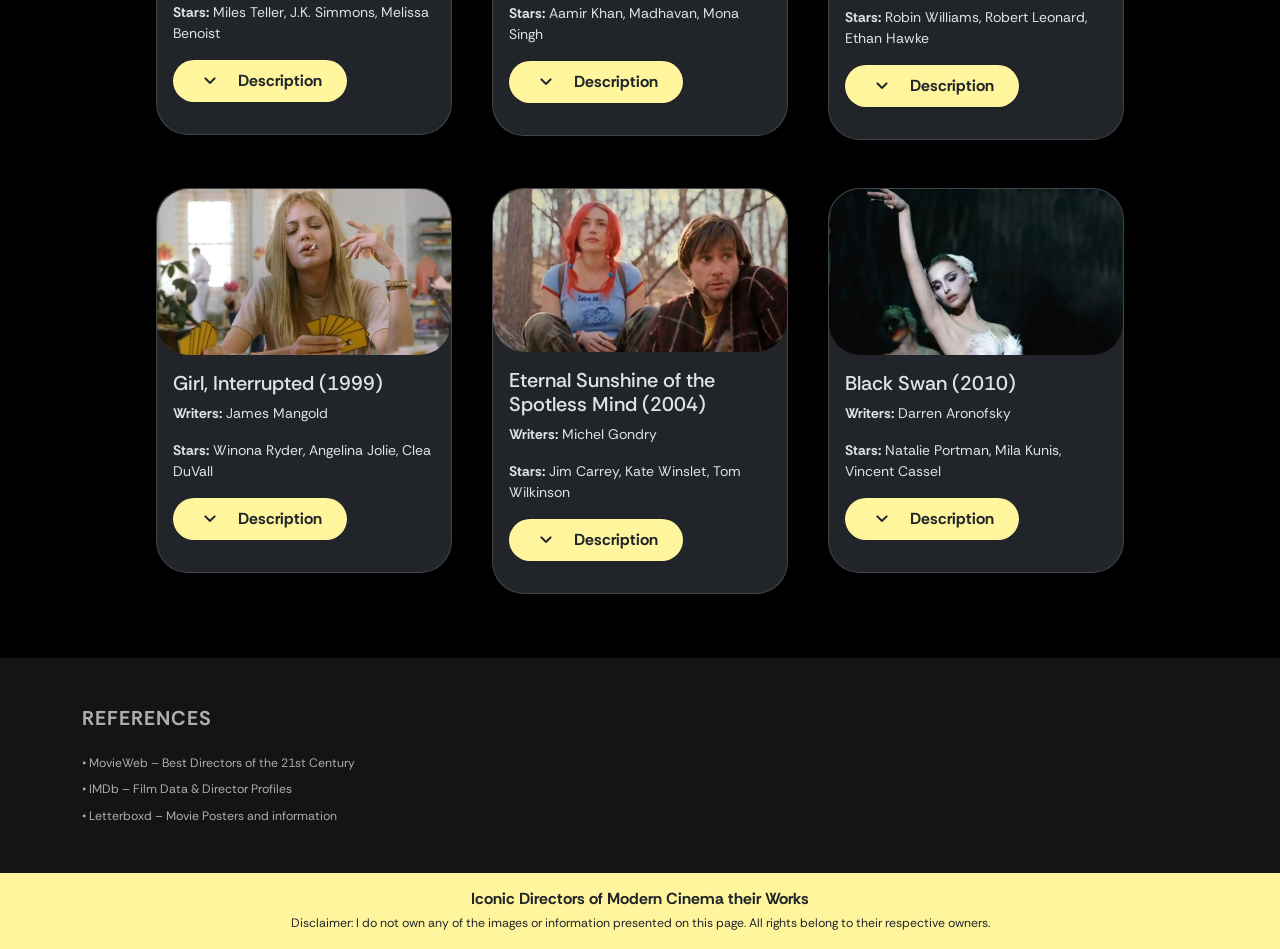
==== commit 8ddcffc3: "references section" ====
--- a/index.html
+++ b/index.html
@@ -32,7 +32,7 @@
                         <a class="nav-link active" aria-current="page" href="#">Home</a>
                         <a class="nav-link " href="#directorsheader">Directors</a>
                         <a class="nav-link " href="#moviesheader">Movies</a>
-                        <a class="nav-link " href="#">References</a>
+                        <a class="nav-link " href="#references">References</a>
                     </div>
                 </div>
             </div>
@@ -80,7 +80,7 @@
                         experience is dictated by sequels, remakes, reboots, and adaptions of foreign films for the
                         American market, it's challenging to find something that stands out on its own merits. Yet, the
                         most compelling stories ever told in cinema have been produced in the first 23 years of the 21st
-                        century by some of the most creative minds in the business.
+                        century by some of the most creative minds in the business. <>
                 </div>
             </div>
         </div>
@@ -110,7 +110,8 @@
                     Beautifully Crafted Films
                 </h1>
                 <small>
-                    Here are some notable films I found beautifully directed, crafted with perfect storytelling, casting, performances, and cinematography.</small>
+                    Here are some notable films I found beautifully directed, crafted with perfect storytelling,
+                    casting, performances, and cinematography.</small>
                 <hr class="mx-auto mt-2" style="width:90%; border:1.5px solid #fff59d; opacity:1;">
             </div>
         </div>
@@ -119,6 +120,30 @@
     <div class="container-fluid mb-5">
         <div class="row justify-content-center gap-3" id="movies"></div>
     </div>
+
+    <div class="container-fluid py-5" style="background:#141414;" id="references">
+        <div class="container text-muted">
+            <h5 class="mb-4 text-uppercase fw-bold" style="letter-spacing:1px;">References</h5>
+            <div class="row gy-2">
+                <div class="col-12">
+                    <p class="small m-0 ">
+                        • MovieWeb – Best Directors of the 21st Century
+                    </p>
+                </div>
+                <div class="col-12">
+                    <p class="small m-0 ">
+                        • IMDb – Film Data & Director Profiles
+                    </p>
+                </div>
+                <div class="col-12">
+                    <p class="small m-0 ">
+                        • Letterboxd – Movie Posters and information
+                    </p>
+                </div>
+            </div>
+        </div>
+    </div>
+
 
     <!-- footer -->
     <div class="container-fluid mt-auto py-3 text-dark" style="background-color: #fff59d;">
@@ -224,9 +249,6 @@
                 }, 100);
             }
         });
-
-
-
     </script>
 
     <script src="https://cdn.jsdelivr.net/npm/bootstrap@5.3.8/dist/js/bootstrap.bundle.min.js"
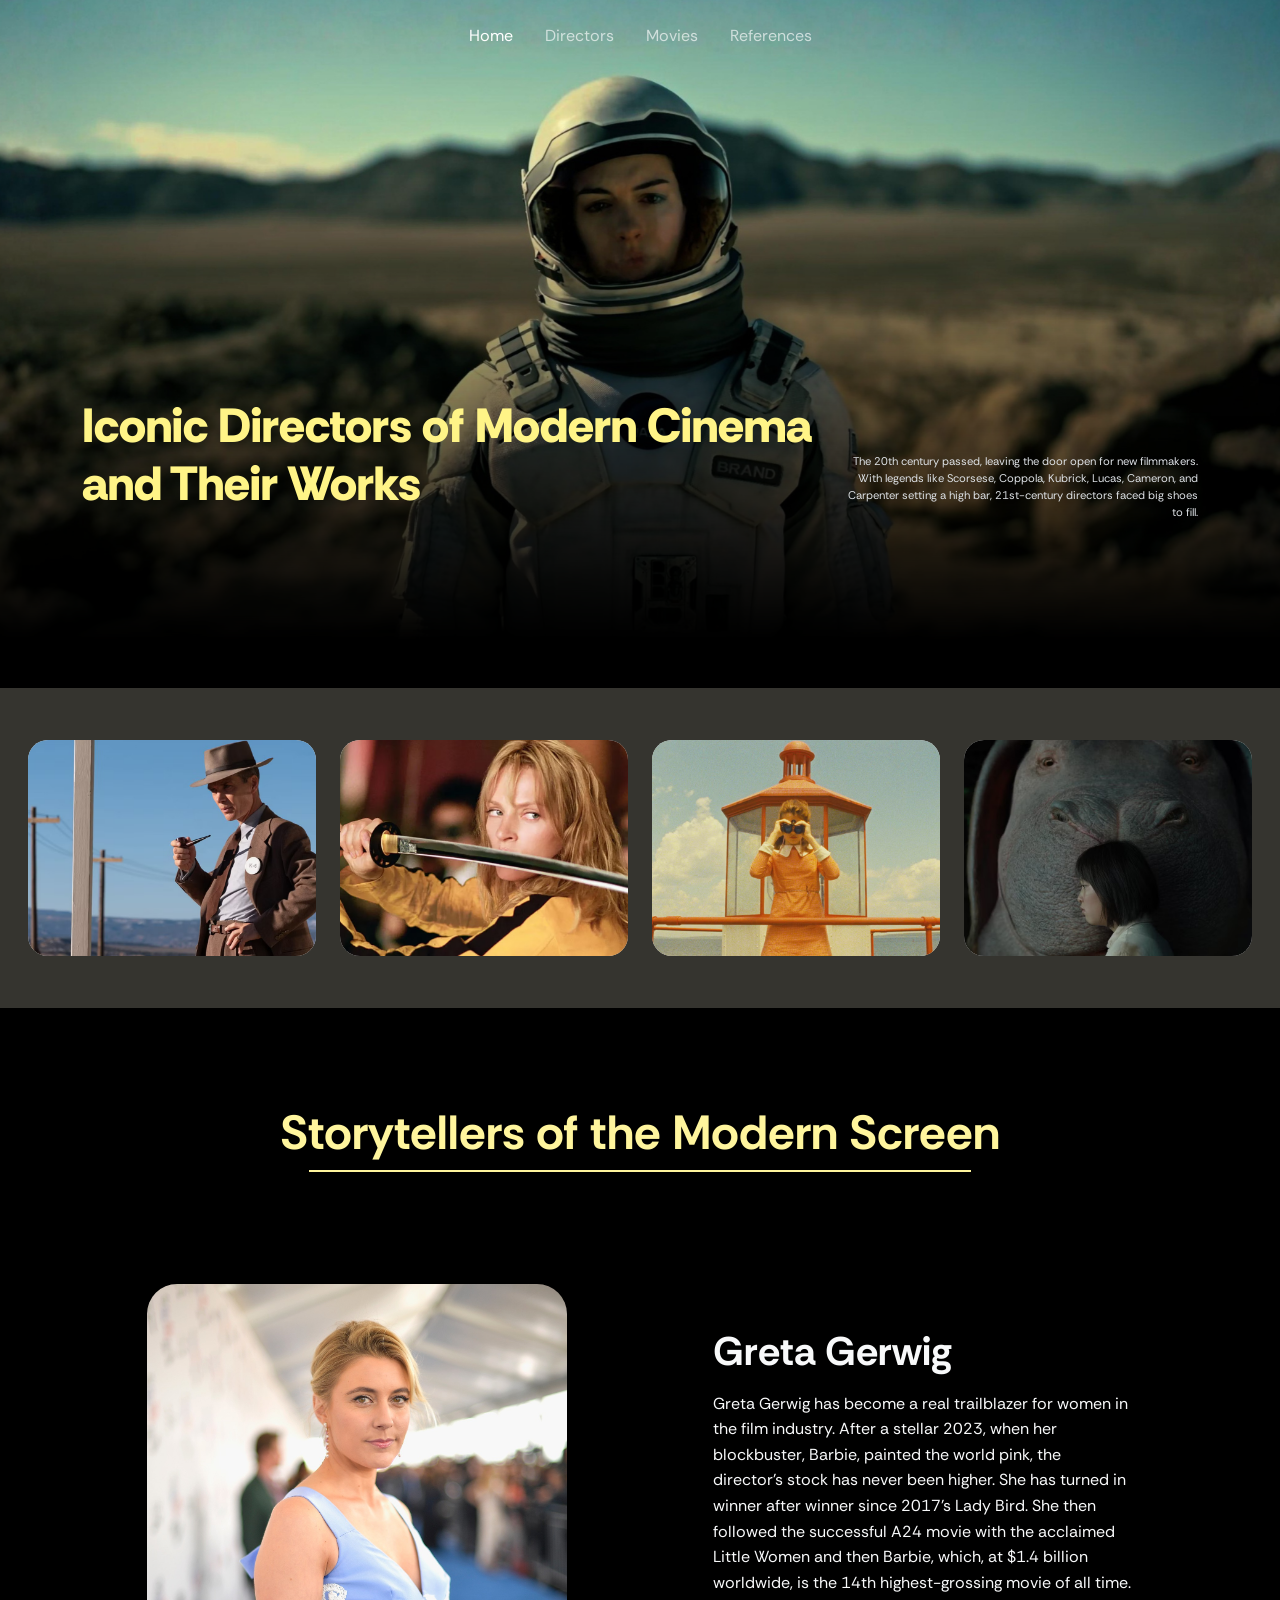
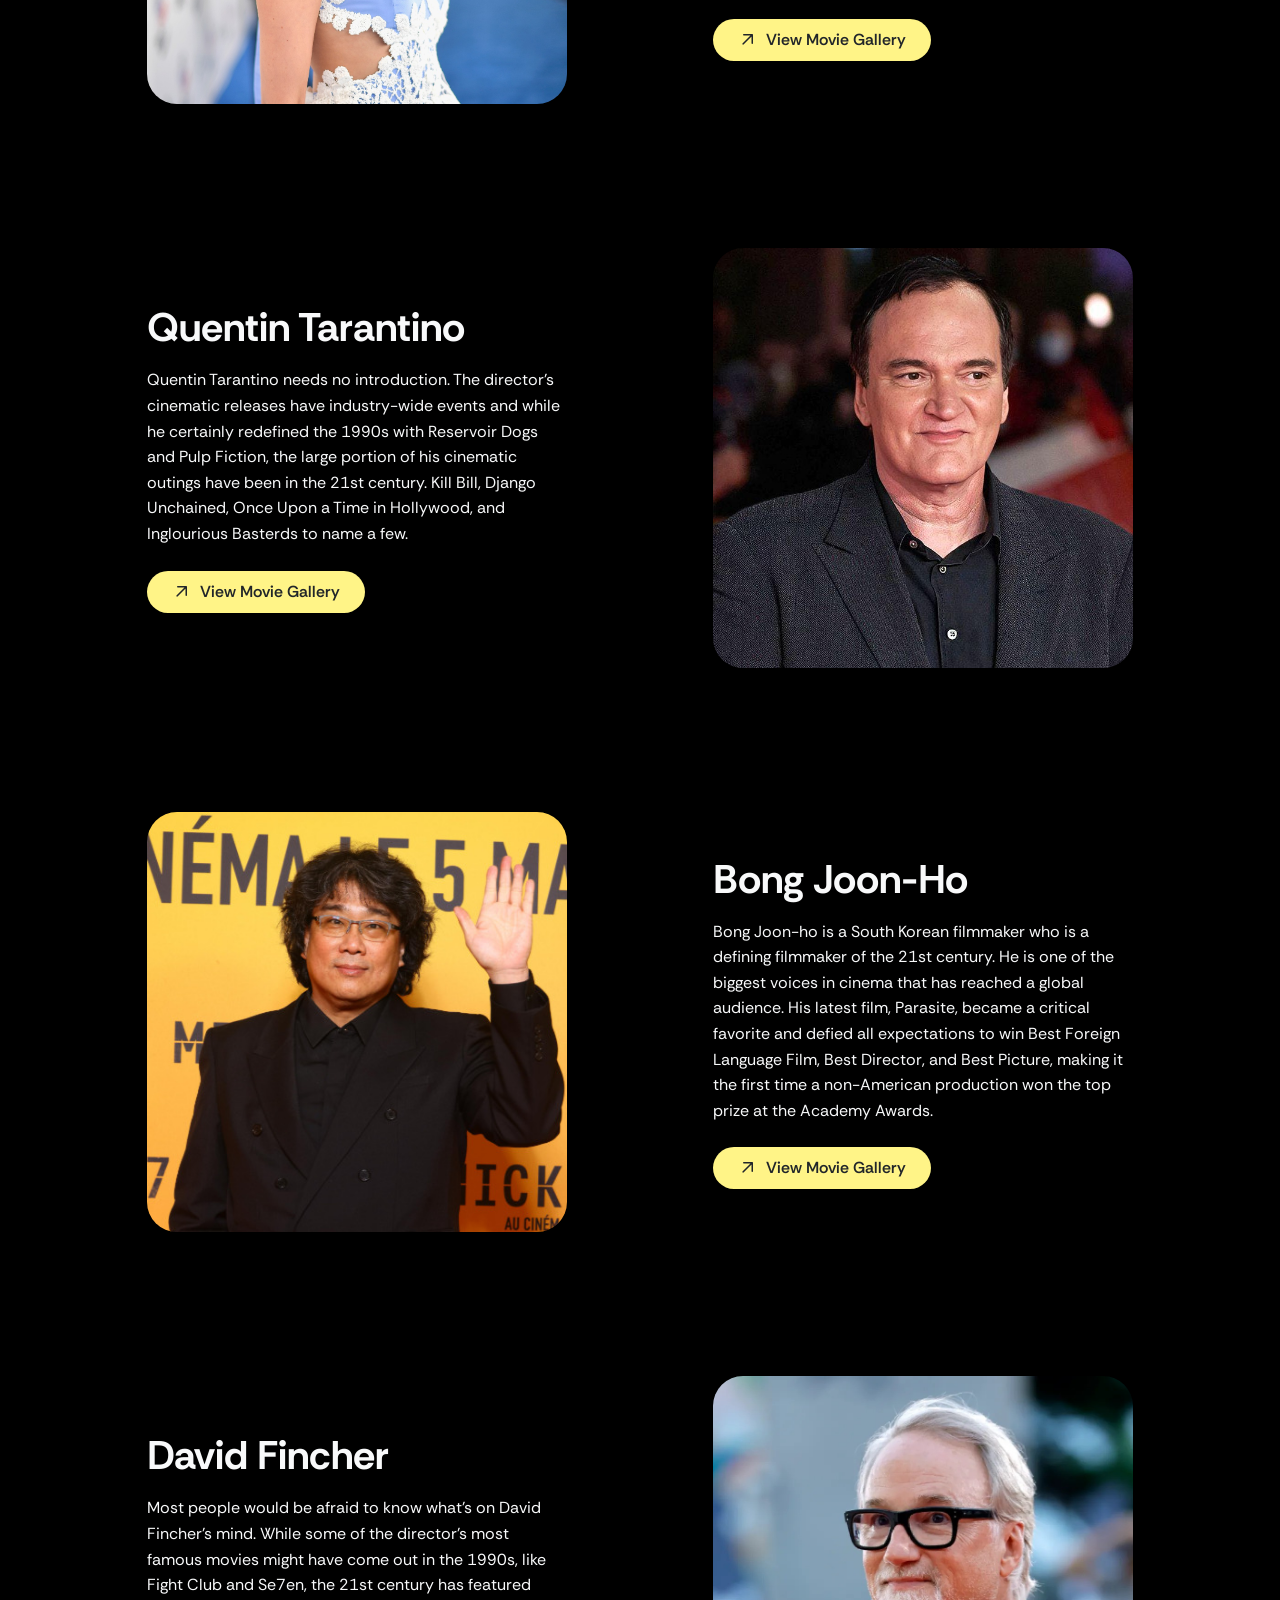
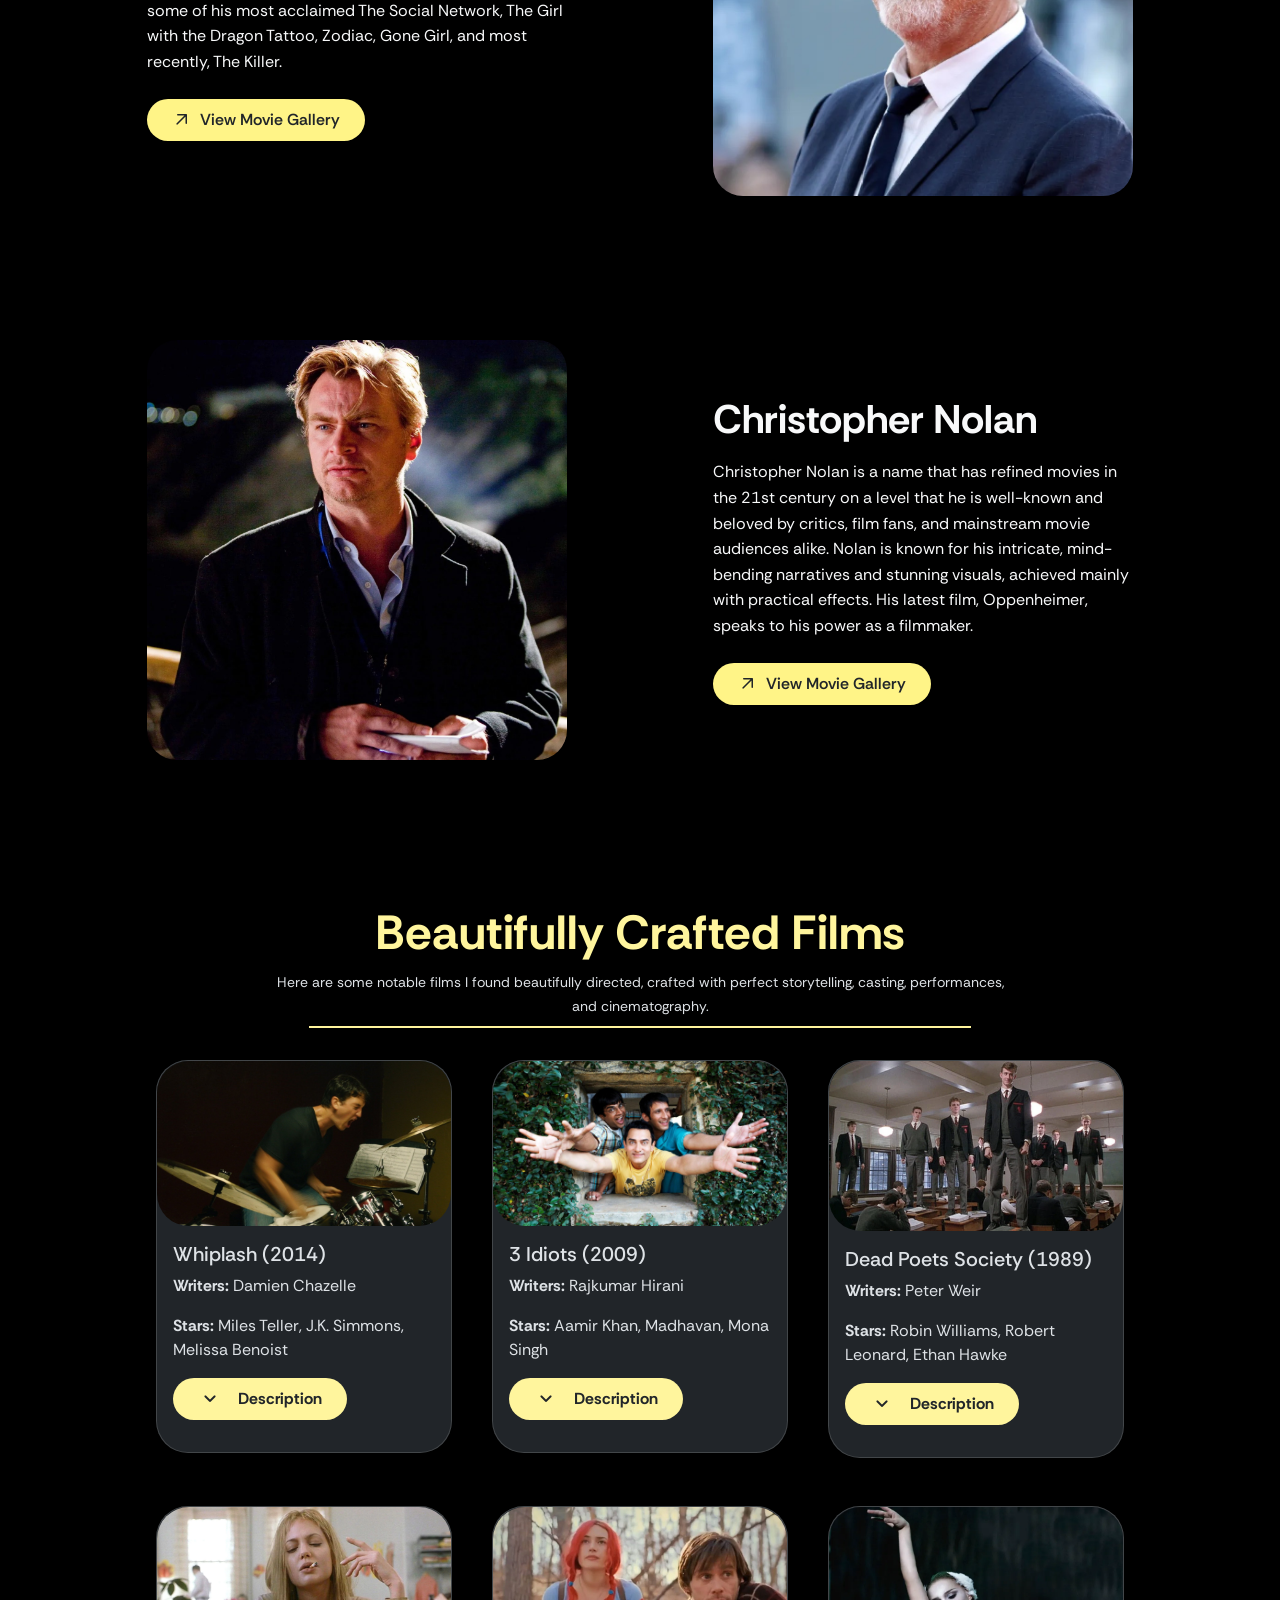
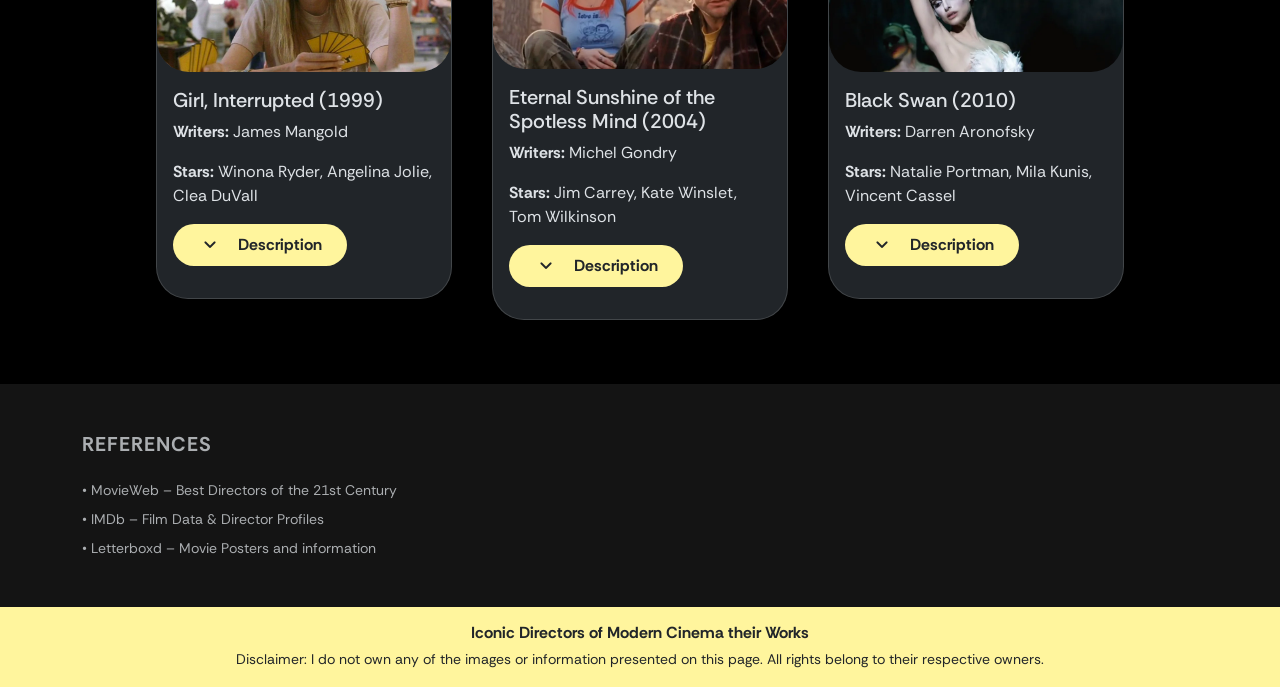
==== commit 7c15f936: "removed 21st cen section" ====
--- a/index.html
+++ b/index.html
@@ -69,22 +69,6 @@
             </div>
         </div>
     </div>
-    <div class="container text-center my-5 py-5">
-        <div class="row">
-            <div class="col-12 col-md-8 justify-content-center mx-auto">
-                <div class="container display-5 fw-bold">
-                    21st Century Cinema
-                </div>
-                <div>
-                    <small class="text-muted">In a time when studios rarely take chances with new IPs and audiences'
-                        experience is dictated by sequels, remakes, reboots, and adaptions of foreign films for the
-                        American market, it's challenging to find something that stands out on its own merits. Yet, the
-                        most compelling stories ever told in cinema have been produced in the first 23 years of the 21st
-                        century by some of the most creative minds in the business. <>
-                </div>
-            </div>
-        </div>
-    </div>
     <div class="container-fluid py-5 my-5" style="background:#35342f;">
         <div class="row gy-4 justify-content-center mx-1 px-2 px-md-3 py-1 mx-xl-0 px-xl-1" id="filmRow">
         </div>
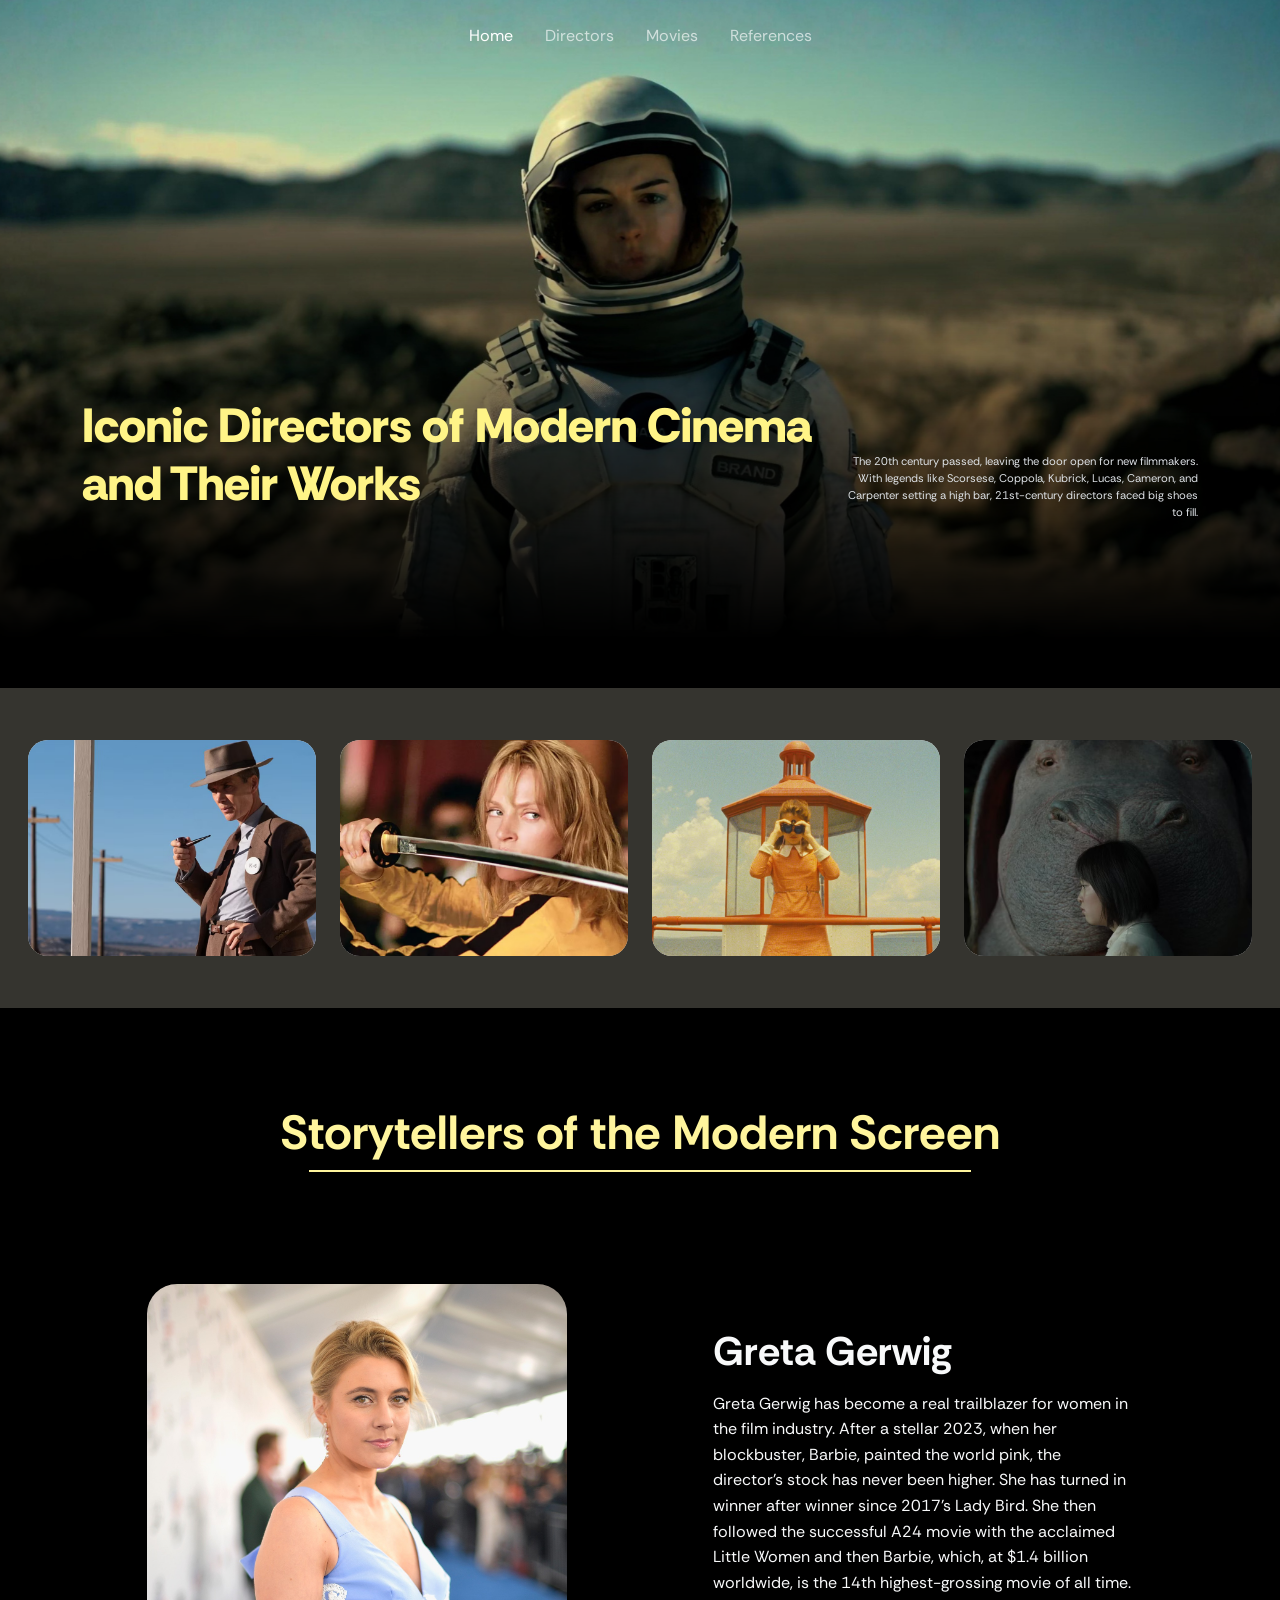
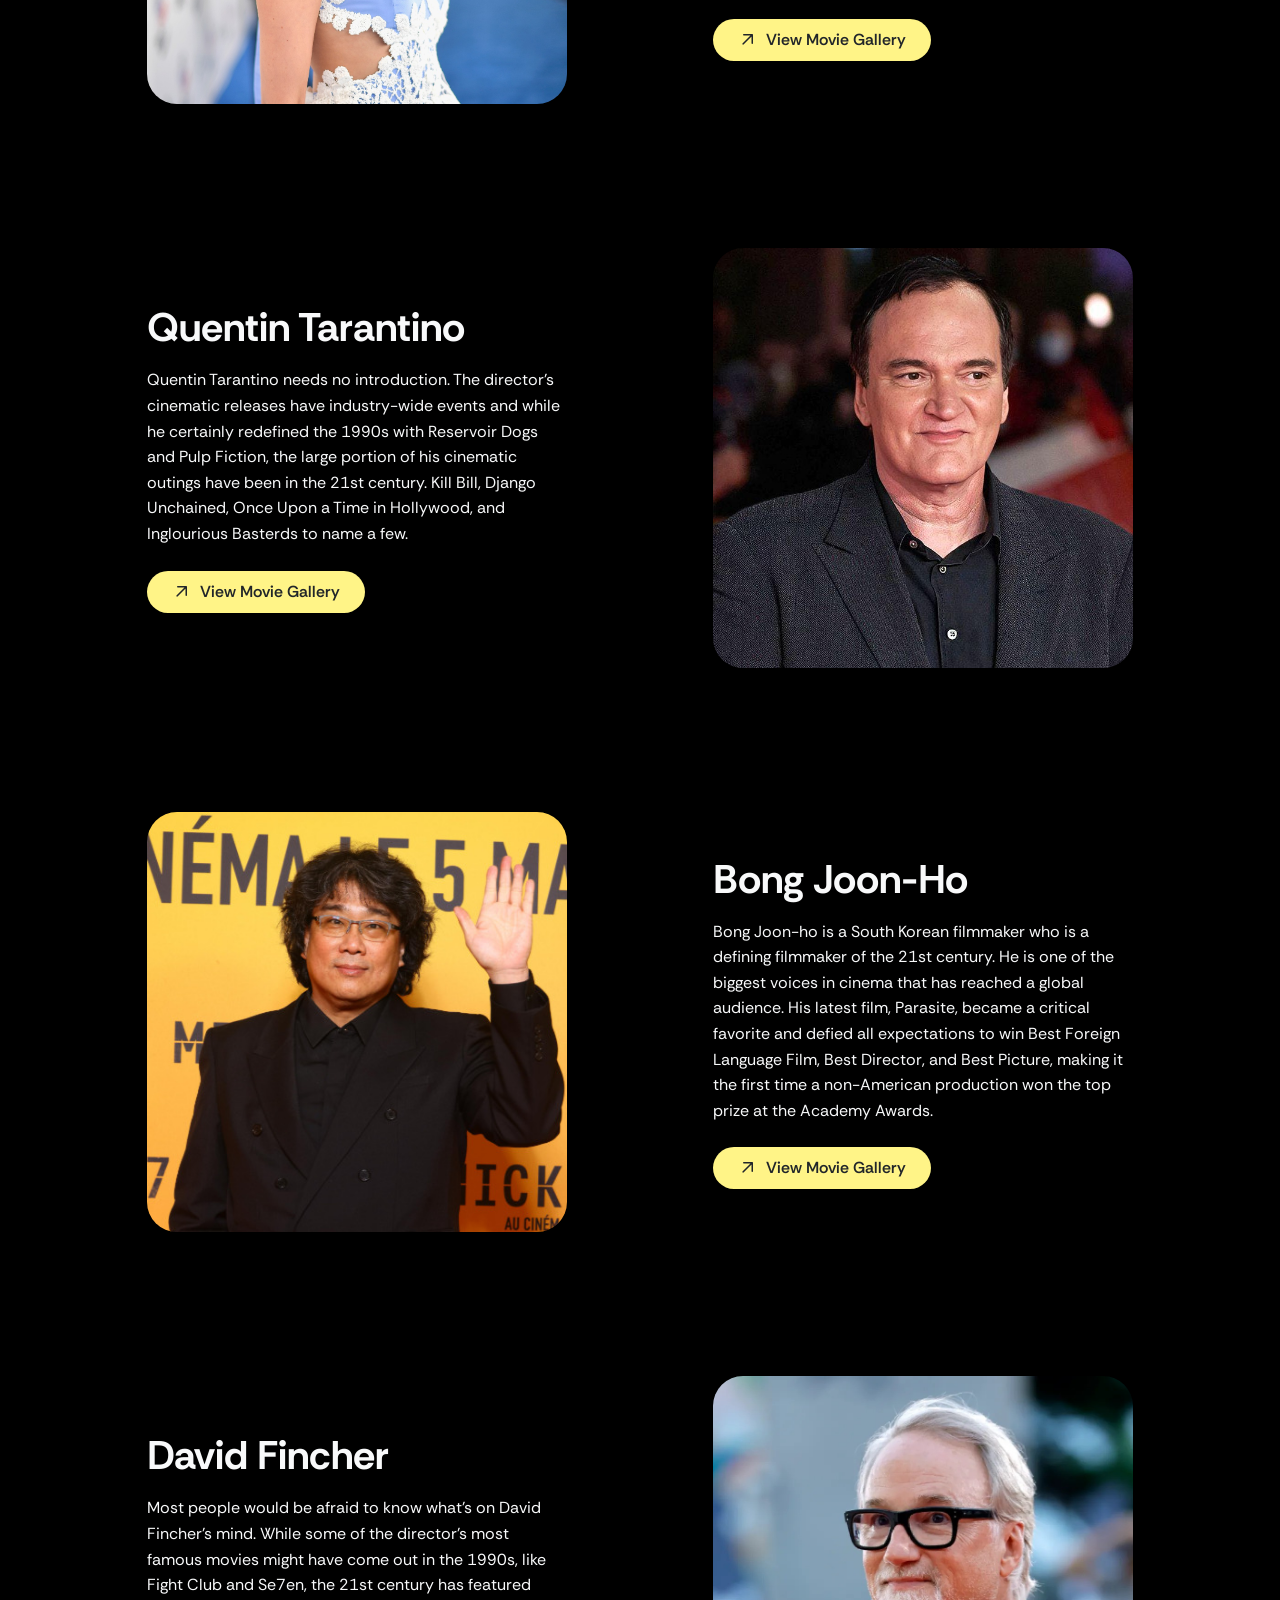
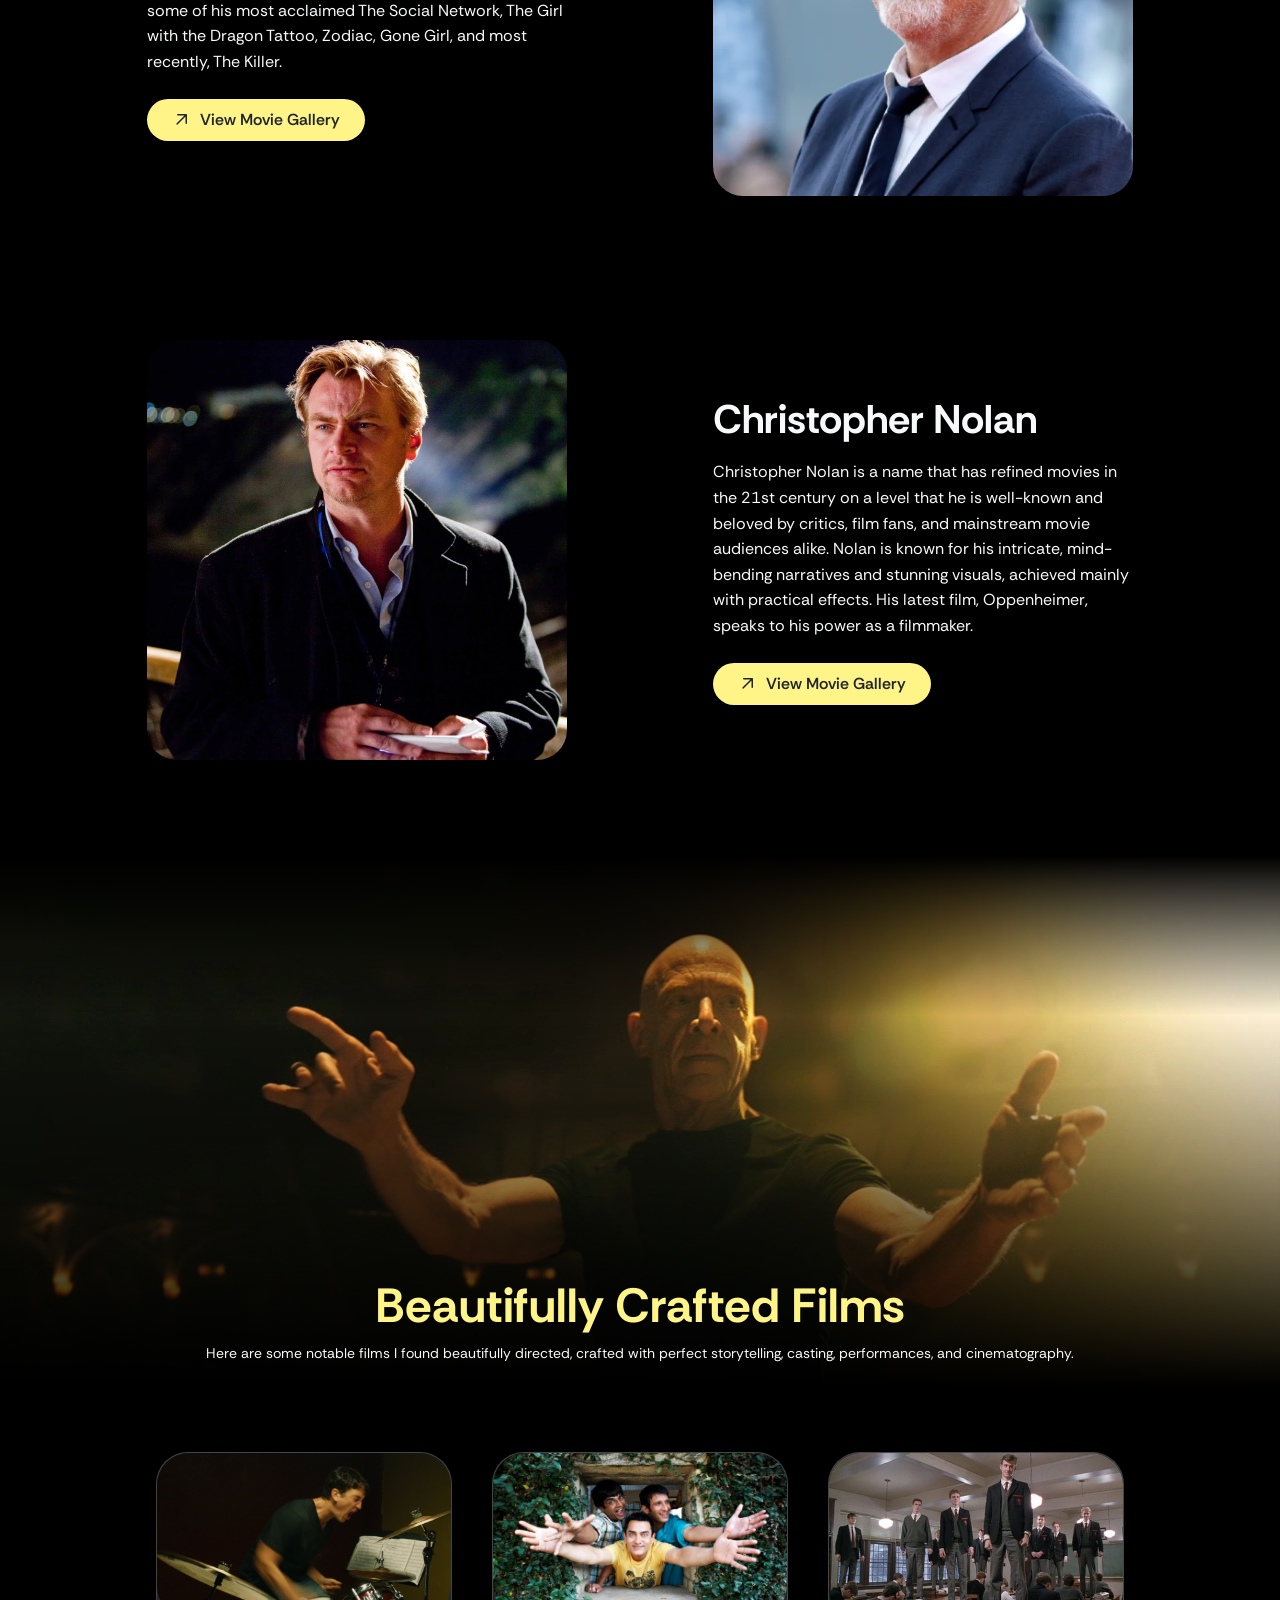
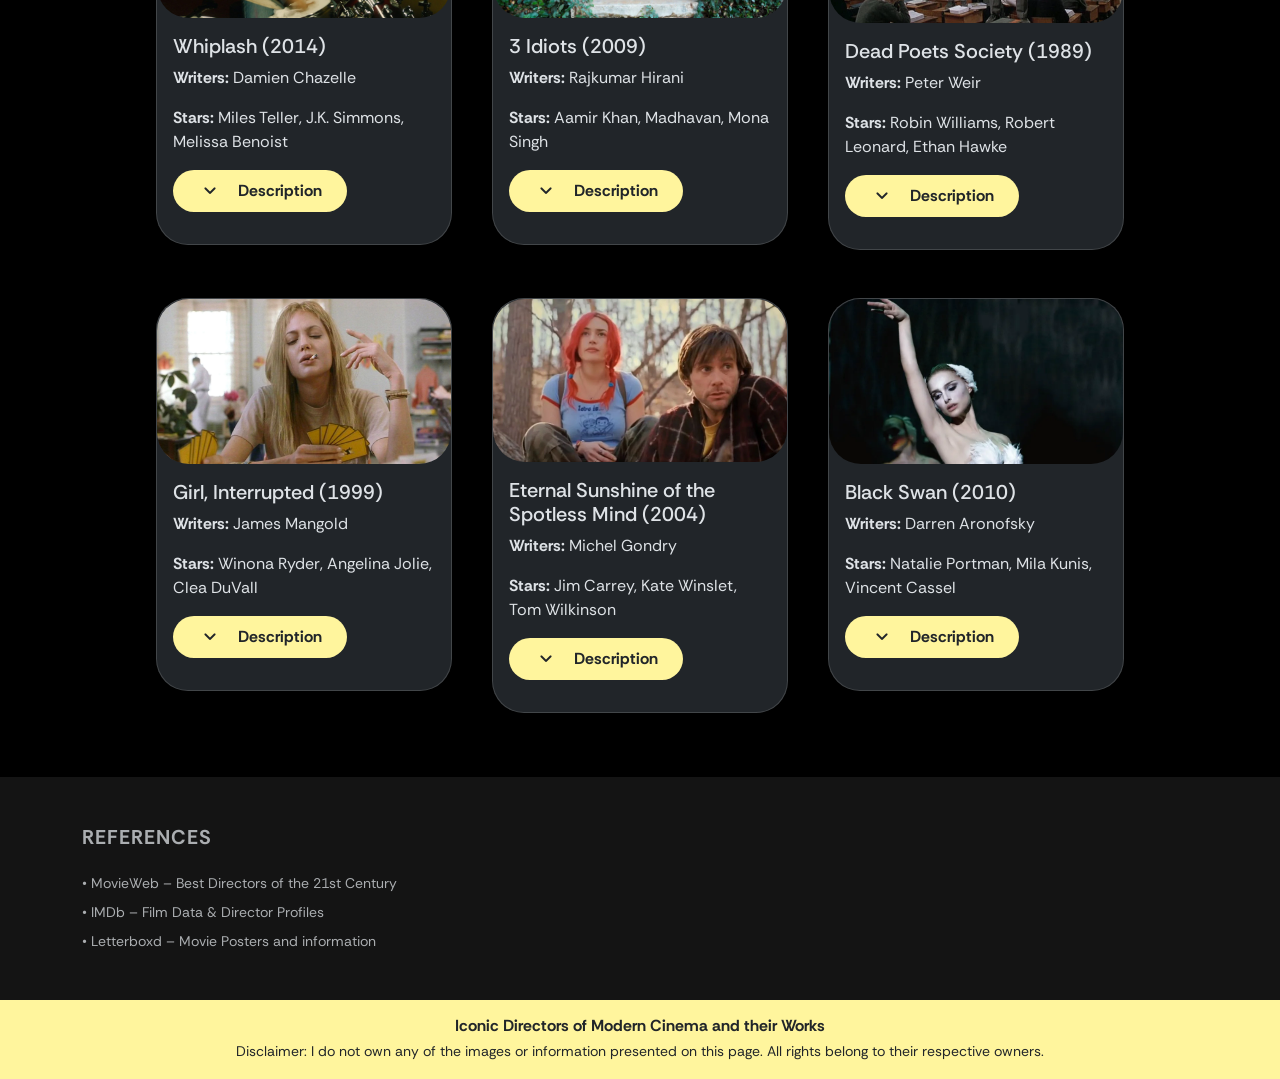
==== commit 06430363: "add movies banner" ====
--- a/index.html
+++ b/index.html
@@ -69,6 +69,7 @@
             </div>
         </div>
     </div>
+
     <div class="container-fluid py-5 my-5" style="background:#35342f;">
         <div class="row gy-4 justify-content-center mx-1 px-2 px-md-3 py-1 mx-xl-0 px-xl-1" id="filmRow">
         </div>
@@ -87,21 +88,24 @@
 
     <div id="directors"></div>
 
-    <div class="container text-center mt-5 pt-5" id="moviesheader">
-        <div class="row">
-            <div class="col-12 col-md-8 mx-auto">
-                <h1 class="fw-bold display-5" style="color:#fff59d;">
-                    Beautifully Crafted Films
-                </h1>
-                <small>
-                    Here are some notable films I found beautifully directed, crafted with perfect storytelling,
-                    casting, performances, and cinematography.</small>
-                <hr class="mx-auto mt-2" style="width:90%; border:1.5px solid #fff59d; opacity:1;">
-            </div>
-        </div>
-    </div>
-
-    <div class="container-fluid mb-5">
+    <div class="container-fluid p-0 position-relative" id="moviesheader">
+        <div class="row m-0">
+            <div class="col p-0">
+                <img class="img-fluid w-100 d-none d-md-block" src="assets/images/whiplash2full.jpg" alt="Hero"
+                    style="object-fit:cover; mask-image: linear-gradient(180deg, transparent 0%, black 30%, transparent 100%);">
+                <img class="img-fluid w-100 d-block d-md-none" src="assets/images/whiplash2small.jpg" alt="Hathaway"
+                    style="object-fit:cover; mask-image: linear-gradient(180deg, transparent 0%, black 30%, transparent 100%);">
+
+                <div class="position-absolute bottom-0 start-50 translate-middle-x w-100 px-4 pb-4 text-center">
+                    <h1 class="display-5 display-lg-2 fw-bold" style="color:#FFF487;">Beautifully Crafted Films</h1>
+                    <small class="text-light d-block">Here are some notable films I found beautifully directed, crafted
+                        with perfect storytelling, casting, performances, and cinematography.</small>
+                </div>
+            </div>
+        </div>
+    </div>
+    
+    <div class="container-fluid mb-5 mt-3 mt-md-5">
         <div class="row justify-content-center gap-3" id="movies"></div>
     </div>
 
@@ -128,13 +132,12 @@
         </div>
     </div>
 
-
     <!-- footer -->
     <div class="container-fluid mt-auto py-3 text-dark" style="background-color: #fff59d;">
         <div class="container">
             <div class="row">
                 <div class="col text-center">
-                    <h6 class="fw-bold mb-1">Iconic Directors of Modern Cinema their Works</h6>
+                    <h6 class="fw-bold mb-1">Iconic Directors of Modern Cinema and their Works</h6>
                     <small>
                         Disclaimer: I do not own any of the images or information presented on this page. All rights
                         belong to their respective owners.
@@ -144,7 +147,6 @@
             </div>
         </div>
     </div>
-
 
     <script src="data.js"></script>
     <script>
@@ -159,13 +161,12 @@
             </div>
             `;
         }
-
         var container = document.getElementById("directors");
         for (var i = 0; i < directors.length; i++) {
             var imgOrder = (i % 2 === 0) ? "order-md-1" : "order-md-2";
             var textOrder = (i % 2 === 0) ? "order-md-2" : "order-md-1";
             container.innerHTML += `
-    <div class="container my-5 py-5">
+    <div class="container my-0 my-lg-5 py-5">
         <div class="row align-items-center g-3">
             <div class="col-12 col-md-6 d-flex justify-content-center  ${imgOrder}">
                 <div class="w-100 px-3 px-md-0" style="max-width:420px;">
@@ -222,7 +223,6 @@
     </div>
     `;
         }
-
         document.addEventListener("click", function (e) {
             if (e.target.closest("[data-bs-toggle='collapse']")) {
                 let btn = e.target.closest("[data-bs-toggle='collapse']");
@@ -238,8 +238,6 @@
     <script src="https://cdn.jsdelivr.net/npm/bootstrap@5.3.8/dist/js/bootstrap.bundle.min.js"
         integrity="sha384-FKyoEForCGlyvwx9Hj09JcYn3nv7wiPVlz7YYwJrWVcXK/BmnVDxM+D2scQbITxI"
         crossorigin="anonymous"></script>
-
-
 </body>
 
 </html>
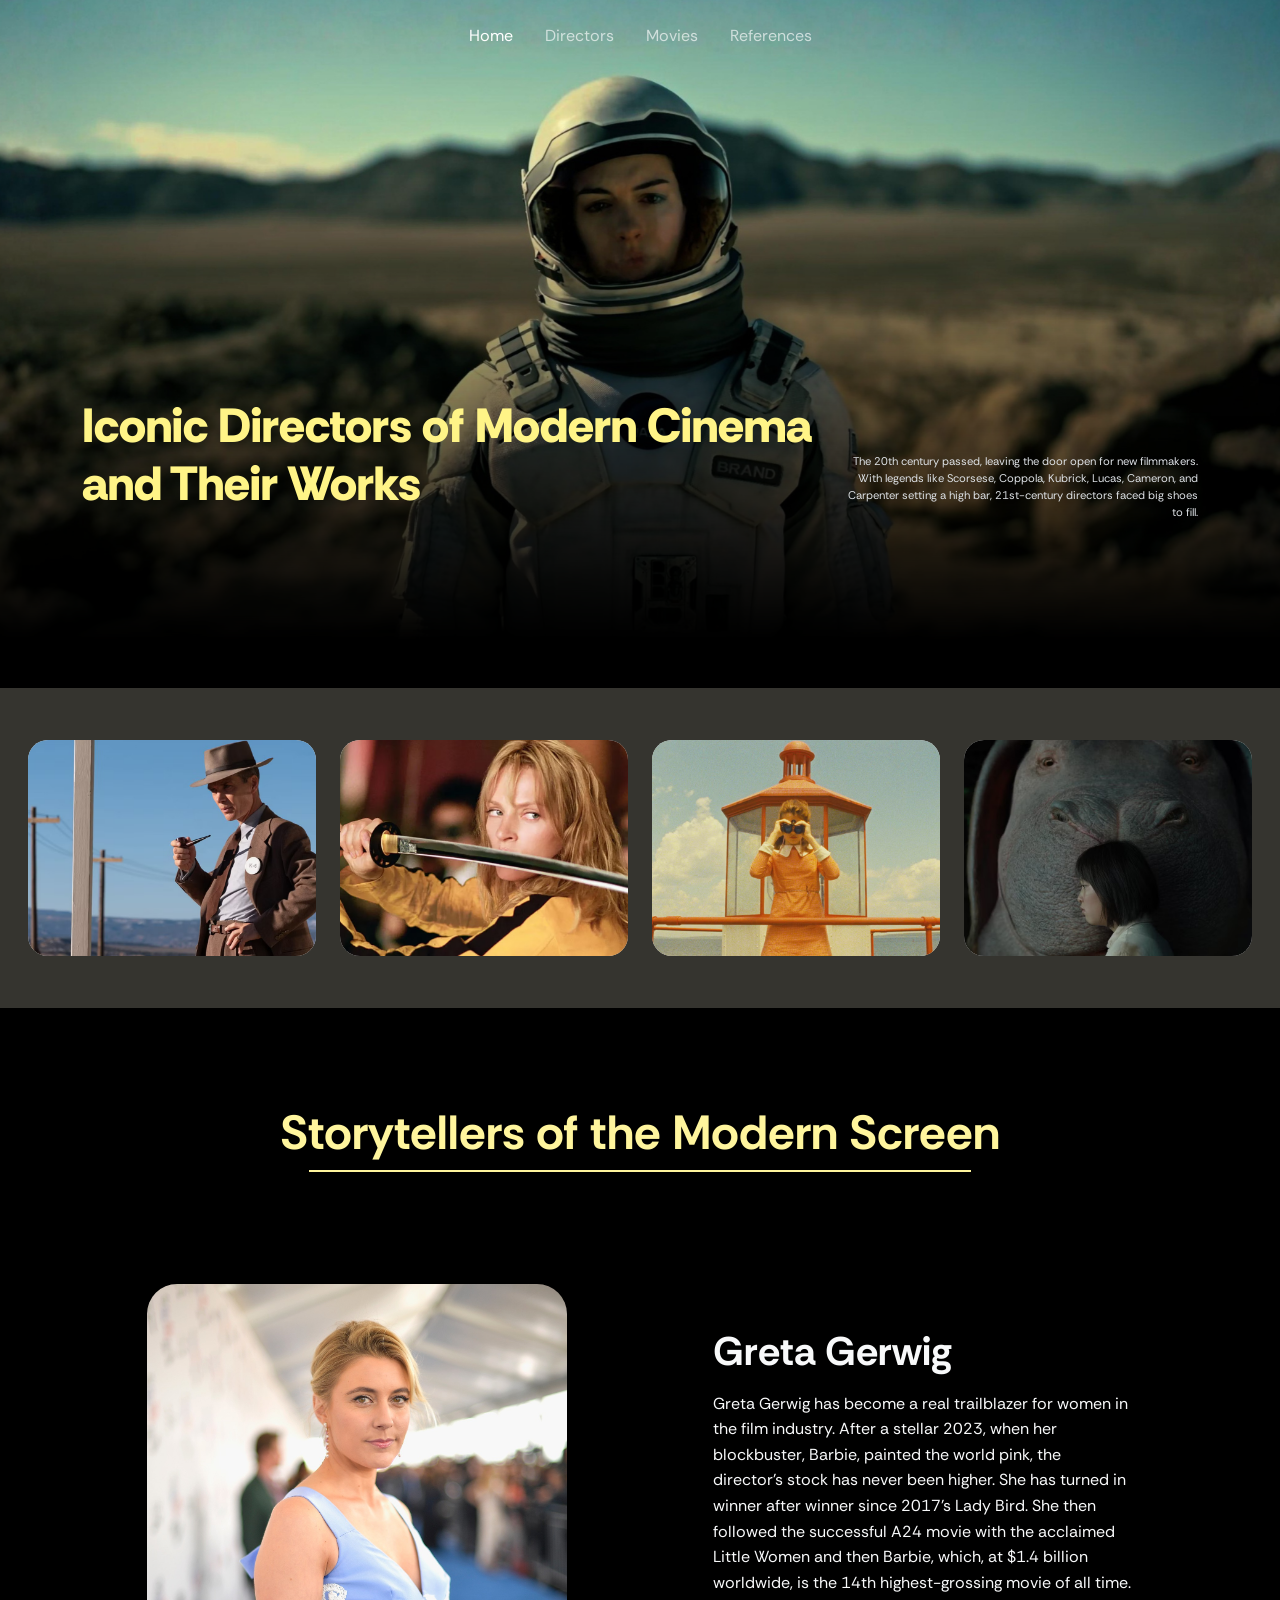
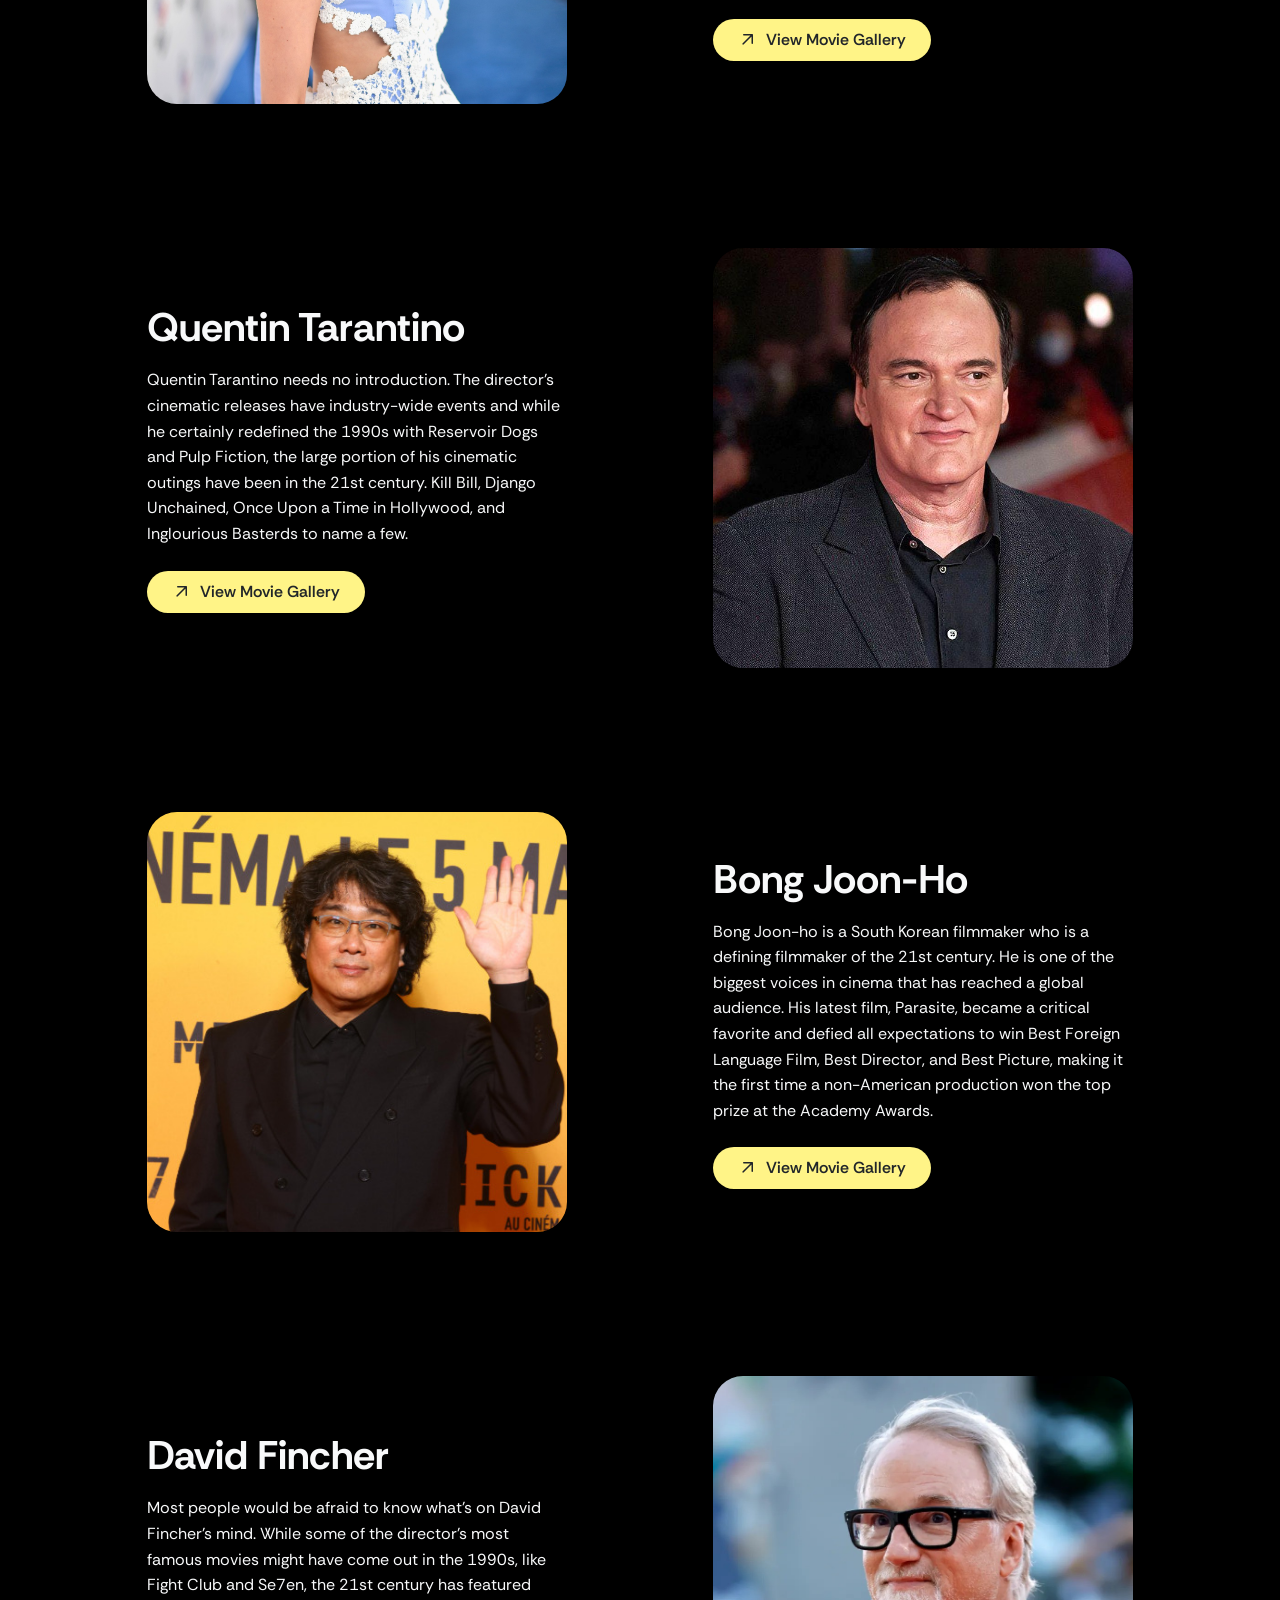
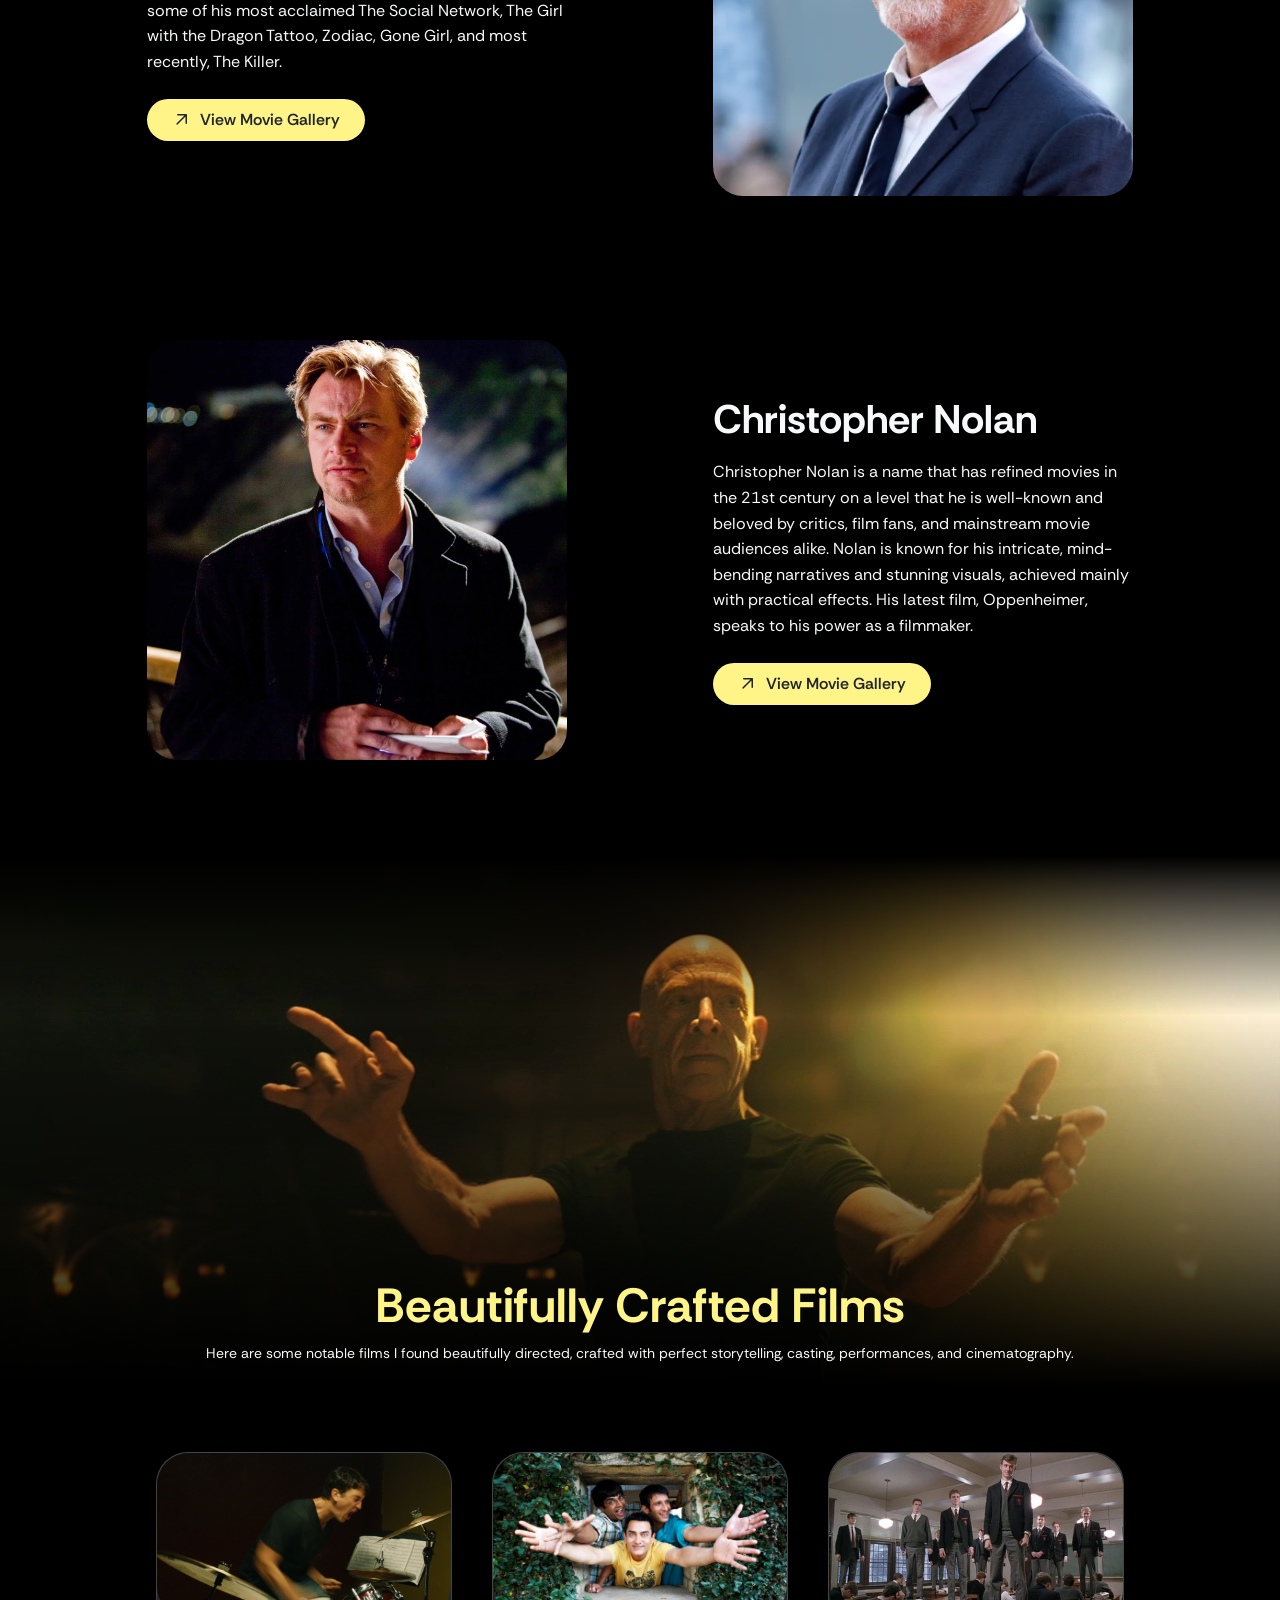
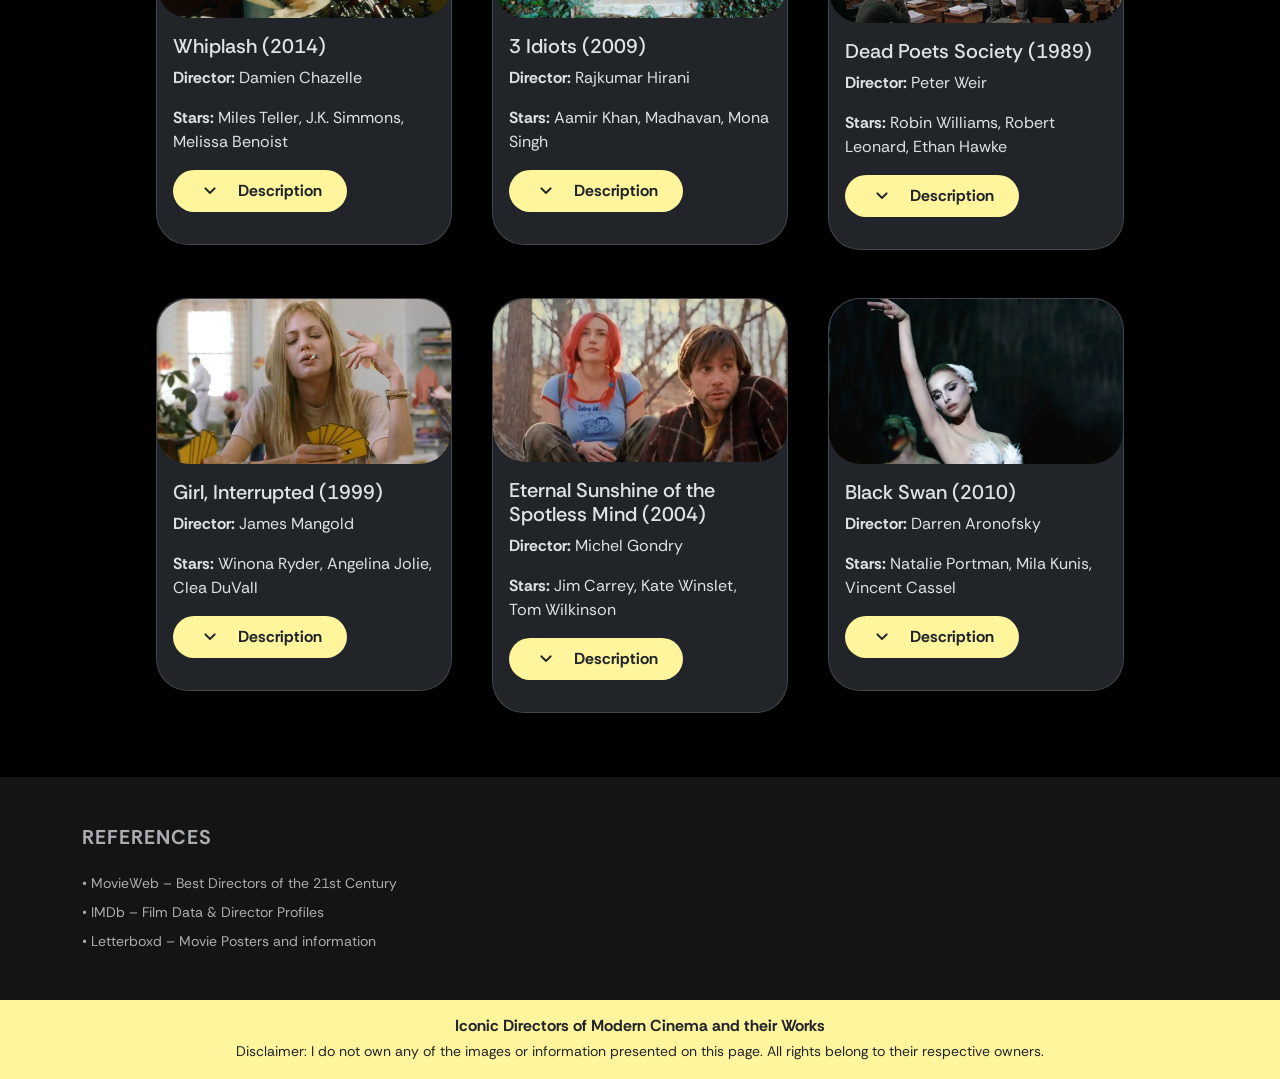
==== commit bb75b70b: "changed writer to director" ====
--- a/index.html
+++ b/index.html
@@ -104,7 +104,7 @@
             </div>
         </div>
     </div>
-    
+
     <div class="container-fluid mb-5 mt-3 mt-md-5">
         <div class="row justify-content-center gap-3" id="movies"></div>
     </div>
@@ -204,7 +204,7 @@
             <img src="${specialMentions[i].image}" class="card-img-top rounded-5">
             <div class="card-body">
                 <h5 class="card-title">${specialMentions[i].name}</h5>
-                <p class="card-text"><strong>Writers:</strong> ${specialMentions[i].writer}</p>
+                <p class="card-text"><strong>Director:</strong> ${specialMentions[i].director}</p>
                 <p class="card-text"><strong>Stars:</strong> ${specialMentions[i].stars}</p>
 
                 <button class="btn px-4 py-2 text-dark d-inline-flex align-items-center gap-2 rounded-5 mb-3"
